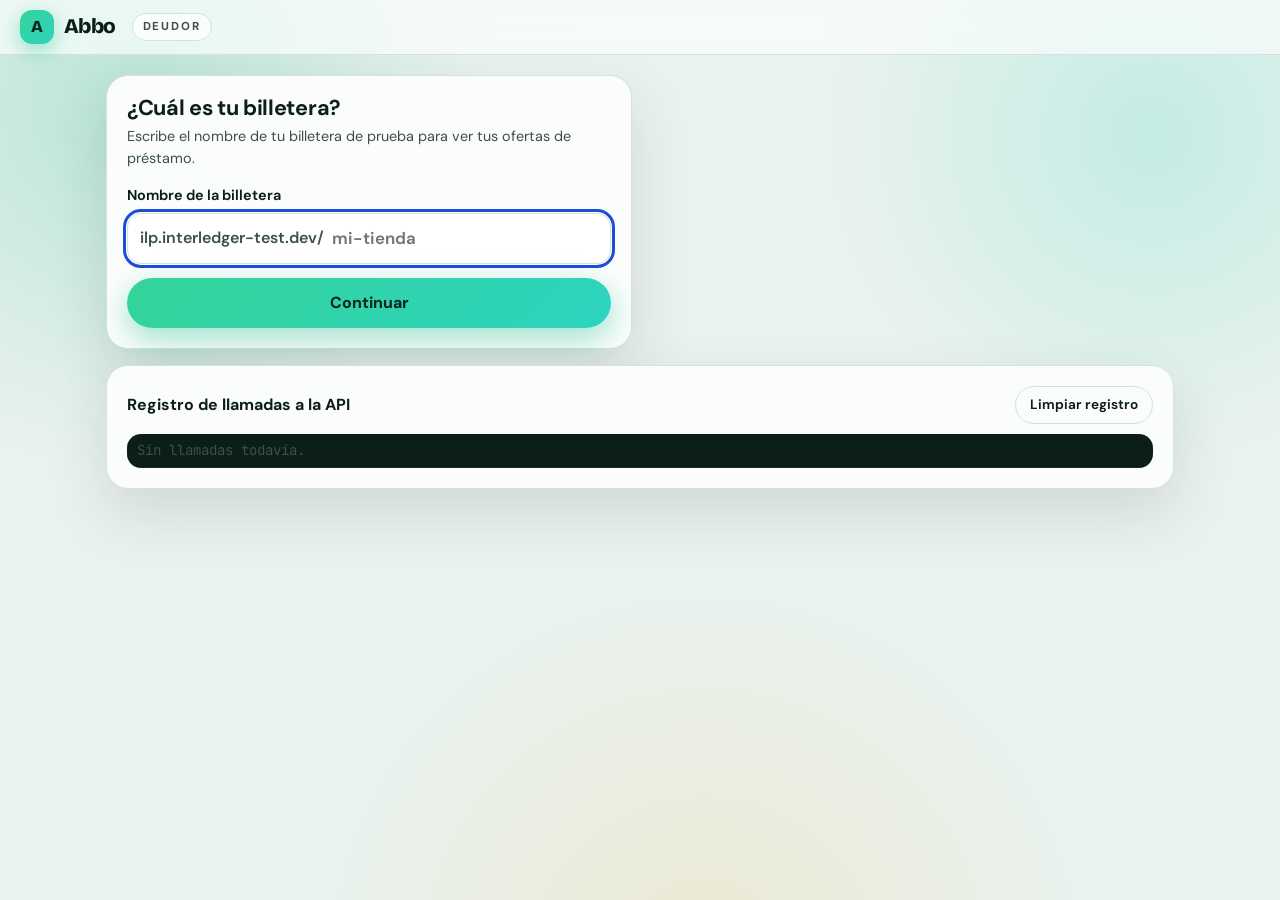
==== demo/deudor.html @ ea2404f5 "Finish backend implementation + some rough UI" ====
<!doctype html>
<html lang="es">
<head>
<meta charset="utf-8">
<meta name="viewport" content="width=device-width, initial-scale=1, viewport-fit=cover">
<title>Abbo · Deudor</title>
<link rel="preconnect" href="https://fonts.googleapis.com">
<link rel="preconnect" href="https://fonts.gstatic.com" crossorigin>
<link rel="stylesheet" href="https://fonts.googleapis.com/css2?family=Bricolage+Grotesque:opsz,wght@12..96,800&family=DM+Sans:opsz,wght@9..40,400..700&family=JetBrains+Mono:wght@400;600&display=swap">
<style>
  :root {
    --font-brand: "Bricolage Grotesque", "DM Sans", system-ui, sans-serif;
    --font-ui: "DM Sans", system-ui, -apple-system, "Segoe UI", Roboto, sans-serif;
    --font-mono: "JetBrains Mono", ui-monospace, SFMono-Regular, Menlo, monospace;
    --bg: #EAF2EE;
    --blob-1: rgba(16,185,129,.22); --blob-2: rgba(45,212,191,.20); --blob-3: rgba(245,184,61,.16);
    --glass: rgba(251,253,252,.72); --glass-2: #FBFDFC; --glass-3: #FFFFFF; --glass-border: #D3E2DA;
    --text: #0B1F16; --body: #24382F; --muted: #3C5047; --brand-text: #046C4E;
    --btn-bg: linear-gradient(135deg, #34D399, #2DD4BF); --btn-ink: #03271C;
    --track: rgba(11,31,22,.08); --fill: linear-gradient(90deg, #10B981, #14B8A6);
    --ok: #047857; --warn-ink: #6B4300; --warn-bg: #FFF4DC; --danger: #A61B1B; --danger-bg: #FDE8E8;
    --focus: #1D4ED8; --glow: rgba(16,185,129,.40); --shadow: 0 24px 60px rgba(10,40,28,.12);
    --log-bg: #0B1F16; --log-ink: #CFE6DA; --log-dim: #7FA393;
    --blur: blur(24px) saturate(150%);
    color-scheme: light;
  }
  @media (prefers-color-scheme: dark) {
    :root:not([data-theme="light"]) {
      --bg: #06120E;
      --blob-1: rgba(52,211,153,.28); --blob-2: rgba(45,212,191,.20); --blob-3: rgba(245,184,61,.14);
      --glass: rgba(255,255,255,.06); --glass-2: rgba(255,255,255,.08); --glass-3: rgba(255,255,255,.12); --glass-border: rgba(255,255,255,.14);
      --text: #EEF7F2; --body: #BFD8CD; --muted: #A9C5B9; --brand-text: #6EE7B7;
      --track: rgba(255,255,255,.10);
      --ok: #6EE7B7; --warn-ink: #FCD34D; --warn-bg: rgba(245,184,61,.12); --danger: #FCA5A5; --danger-bg: rgba(252,165,165,.12);
      --focus: #93C5FD; --glow: rgba(52,211,153,.5); --shadow: 0 24px 70px rgba(0,0,0,.5);
      --log-bg: rgba(0,0,0,.35); --log-ink: #CFE6DA; --log-dim: #7FA393;
      color-scheme: dark;
    }
  }
  :root[data-theme="dark"] {
    --bg: #06120E;
    --blob-1: rgba(52,211,153,.28); --blob-2: rgba(45,212,191,.20); --blob-3: rgba(245,184,61,.14);
    --glass: rgba(255,255,255,.06); --glass-2: rgba(255,255,255,.08); --glass-3: rgba(255,255,255,.12); --glass-border: rgba(255,255,255,.14);
    --text: #EEF7F2; --body: #BFD8CD; --muted: #A9C5B9; --brand-text: #6EE7B7;
    --track: rgba(255,255,255,.10);
    --ok: #6EE7B7; --warn-ink: #FCD34D; --warn-bg: rgba(245,184,61,.12); --danger: #FCA5A5; --danger-bg: rgba(252,165,165,.12);
    --focus: #93C5FD; --glow: rgba(52,211,153,.5); --shadow: 0 24px 70px rgba(0,0,0,.5);
    --log-bg: rgba(0,0,0,.35); --log-ink: #CFE6DA; --log-dim: #7FA393;
    color-scheme: dark;
  }
  *, *::before, *::after { box-sizing: border-box; }
  body {
    margin: 0; min-height: 100dvh; color: var(--text); background-color: var(--bg);
    background-image:
      radial-gradient(40vw 40vw at 10% 12%, var(--blob-1), transparent 70%),
      radial-gradient(36vw 36vw at 90% 15%, var(--blob-2), transparent 70%),
      radial-gradient(42vw 42vw at 55% 108%, var(--blob-3), transparent 70%);
    background-attachment: fixed;
    font: 16px/1.5 var(--font-ui); -webkit-font-smoothing: antialiased;
  }
  :focus-visible { outline: 3px solid var(--focus); outline-offset: 3px; }
  .num, .kv dd, .big, .log td { font-variant-numeric: tabular-nums; }

  .topbar { position: sticky; top: 0; z-index: 5; display: flex; flex-wrap: wrap; align-items: center; gap: 10px 16px; padding: 10px 20px; background: var(--glass); backdrop-filter: var(--blur); -webkit-backdrop-filter: var(--blur); border-bottom: 1px solid var(--glass-border); }
  .logo { display: flex; align-items: center; gap: 10px; font-family: var(--font-brand); font-weight: 800; font-size: 1.3rem; letter-spacing: -.03em; }
  .logo .mark { width: 34px; height: 34px; border-radius: 12px; background: var(--btn-bg); display: grid; place-items: center; color: var(--btn-ink); font-size: 1.05rem; box-shadow: 0 6px 20px var(--glow); }
  .role { font-weight: 700; font-size: .72rem; letter-spacing: .16em; text-transform: uppercase; color: var(--muted); padding: 4px 10px; border-radius: 999px; border: 1px solid var(--glass-border); background: var(--glass-2); }
  .spacer { flex: 1; }
  .wallet { font-family: var(--font-mono); font-size: .75rem; color: var(--muted); overflow-wrap: anywhere; }

  main { max-width: 1100px; margin: 0 auto; padding-inline: 16px; padding-block: 20px 40px; display: grid; gap: 16px; grid-template-columns: repeat(auto-fit, minmax(min(100%, 420px), 1fr)); align-items: start; }
  .card { background: var(--glass-2); border: 1px solid var(--glass-border); border-radius: 22px; padding: 20px; box-shadow: var(--shadow); min-width: 0; }
  .card.full { grid-column: 1 / -1; }
  h1 { font-size: 1.35rem; line-height: 1.2; letter-spacing: -.015em; margin: 0 0 4px; text-wrap: balance; }
  h2 { font-size: 1rem; margin: 0 0 10px; }
  .sub { color: var(--muted); font-size: .9rem; margin: 0 0 16px; }

  .field { display: grid; gap: 6px; margin-bottom: 14px; }
  .field label { font-weight: 650; font-size: .9rem; }
  .field .hint { color: var(--muted); font-size: .8rem; }
  .input-wrap { display: flex; align-items: center; border: 1px solid var(--glass-border); border-radius: 14px; background: var(--glass-3); padding: 0 12px; }
  .input-wrap:focus-within { outline: 3px solid var(--focus); outline-offset: 1px; }
  .input-wrap span { color: var(--muted); font-weight: 600; }
  .input-wrap input { flex: 1; min-width: 0; border: 0; background: transparent; color: var(--text); font: inherit; font-size: 1.05rem; font-weight: 650; padding: 12px 8px; outline: none; }

  .total { border-radius: 18px; padding: 14px 16px; margin: 6px 0 16px; background: linear-gradient(135deg, rgba(52,211,153,.22), rgba(45,212,191,.10)); }
  .total .label { font-size: .8rem; font-weight: 700; letter-spacing: .08em; text-transform: uppercase; color: var(--brand-text); }
  .big { font-size: 1.9rem; font-weight: 800; letter-spacing: -.02em; line-height: 1.15; }
  .total .detail { color: var(--body); font-size: .85rem; }

  .btn { width: 100%; min-height: 50px; border: 0; border-radius: 999px; background: var(--btn-bg); color: var(--btn-ink); font: inherit; font-weight: 750; font-size: 1rem; cursor: pointer; box-shadow: 0 10px 30px var(--glow); }
  .btn.ghost { background: var(--glass-2); color: var(--text); border: 1px solid var(--glass-border); box-shadow: none; font-weight: 650; }
  .btn.small { width: auto; min-height: 38px; padding: 0 14px; font-size: .85rem; }
  .btn[disabled] { opacity: .45; cursor: not-allowed; box-shadow: none; }
  .row { display: flex; gap: 10px; flex-wrap: wrap; }
  .row .btn { flex: 1; }

  .notice { border-radius: 14px; padding: 12px 14px; font-size: .9rem; margin: 0 0 14px; }
  .notice.info { background: var(--warn-bg); color: var(--warn-ink); }
  .notice.error { background: var(--danger-bg); color: var(--danger); }
  .notice.ok { background: linear-gradient(135deg, rgba(52,211,153,.22), rgba(45,212,191,.10)); color: var(--ok); }

  .steps { list-style: none; margin: 0; padding: 0; display: grid; gap: 2px; }
  .steps li { display: grid; grid-template-columns: 28px 1fr; gap: 10px; padding: 8px 0; }
  .steps .dot { width: 28px; height: 28px; border-radius: 50%; display: grid; place-items: center; font-size: .8rem; font-weight: 800; border: 2px solid var(--glass-border); color: var(--muted); background: var(--glass-3); }
  .steps li.done .dot { background: var(--btn-bg); color: var(--btn-ink); border-color: transparent; }
  .steps li.current .dot { border-color: #10B981; color: var(--brand-text); }
  .steps li.failed .dot { background: var(--danger-bg); color: var(--danger); border-color: var(--danger); }
  .steps .t { font-weight: 700; }
  .steps .d { color: var(--muted); font-size: .85rem; }
  .steps li.failed .t { color: var(--danger); }

  .kv { display: flex; justify-content: space-between; gap: 12px; padding: 8px 0; border-bottom: 1px solid var(--glass-border); font-size: .92rem; }
  .kv:last-child { border-bottom: 0; }
  .kv dt { color: var(--muted); }
  .kv dd { margin: 0; font-weight: 750; text-align: right; }
  dl { margin: 0; }
  .bar { height: 12px; border-radius: 999px; background: var(--track); border: 1px solid var(--glass-border); overflow: hidden; margin: 8px 0 4px; }
  .bar > span { display: block; height: 100%; background: var(--fill); border-radius: 999px; transition: width .6s ease; }
  .collections { list-style: none; margin: 8px 0 0; padding: 0; display: grid; gap: 6px; max-height: 260px; overflow-y: auto; }
  .collections li { display: flex; justify-content: space-between; gap: 10px; padding: 10px 12px; border-radius: 12px; background: var(--glass-3); border: 1px solid var(--glass-border); font-size: .88rem; }
  .collections .amt { font-weight: 750; color: var(--ok); }
  .empty { color: var(--muted); font-size: .88rem; }
  .poll { font-size: .8rem; color: var(--muted); margin-top: 10px; }

  .log-head { display: flex; align-items: center; gap: 10px; margin-bottom: 10px; }
  .log-head h2 { margin: 0; }
  .log-wrap { overflow-x: auto; border-radius: 14px; background: var(--log-bg); max-height: 320px; overflow-y: auto; }
  table.log { width: 100%; border-collapse: collapse; font-family: var(--font-mono); font-size: .74rem; color: var(--log-ink); }
  .log td { padding: 6px 10px; border-bottom: 1px solid rgba(255,255,255,.06); vertical-align: top; }
  .log td.time { color: var(--log-dim); white-space: nowrap; }
  .log td.ep { white-space: nowrap; }
  .log td.code.ok { color: #6EE7B7; }
  .log td.code.bad { color: #FCA5A5; }
  .log td.sum { word-break: break-all; min-width: 260px; }
  [hidden] { display: none !important; }
  @media (prefers-reduced-motion: reduce) { .bar > span { transition: none; } }

  .terms { display: grid; gap: 4px; margin-bottom: 16px; }
  .week { border-radius: 18px; padding: 14px 16px; margin: 6px 0 16px; background: linear-gradient(135deg, rgba(52,211,153,.22), rgba(45,212,191,.10)); }
  .week .label { font-size: .8rem; font-weight: 700; letter-spacing: .08em; text-transform: uppercase; color: var(--brand-text); }
  .waiting { text-align: center; padding: 28px 8px; color: var(--muted); }
  .waiting .big { color: var(--text); font-size: 1.2rem; }
  .collections .amt.out { color: var(--text); }
</style>
</head>
<body>
<header class="topbar">
  <div class="logo"><span class="mark" aria-hidden="true">A</span>Abbo</div>
  <span class="role">Deudor</span>
  <span class="wallet" id="walletLabel"></span>
  <span class="spacer"></span>
  <button class="btn ghost small" id="changeWallet" type="button" hidden>Cambiar billetera</button>
</header>

<main>
  <section class="card" id="startCard" aria-labelledby="startTitle" hidden>
    <h1 id="startTitle">¿Cuál es tu billetera?</h1>
    <p class="sub">Escribe el nombre de tu billetera de prueba para ver tus ofertas de préstamo.</p>
    <form id="walletForm" novalidate>
      <div class="field">
        <label for="walletName">Nombre de la billetera</label>
        <div class="input-wrap"><span>ilp.interledger-test.dev/</span><input id="walletName" type="text" autocomplete="off" autocapitalize="none" spellcheck="false" placeholder="mi-tienda" required></div>
      </div>
      <div class="notice error" id="walletError" hidden></div>
      <button class="btn" type="submit">Continuar</button>
    </form>
  </section>

  <section class="card" id="offerCard" aria-labelledby="offerTitle">
    <h1 id="offerTitle">Oferta de préstamo</h1>
    <div class="notice error" id="fileWarning" hidden>Abre esta página desde el servidor (por ejemplo <code>http://localhost:8000/demo/deudor.html</code>). Abierta como archivo no puede llamar a la API.</div>

    <div class="waiting" id="waiting">
      <div class="big">Esperando condiciones</div>
      <p>Cuando el prestador envíe un préstamo, aparecerá aquí.</p>
    </div>

    <div id="offer" hidden>
      <p class="sub">Revisa las condiciones antes de responder.</p>
      <dl class="terms">
        <div class="kv"><dt>Monto que recibes</dt><dd id="tPrincipal"></dd></div>
        <div class="kv"><dt>Tasa de interés</dt><dd id="tRate"></dd></div>
        <div class="kv"><dt>Total a pagar</dt><dd id="tTotal"></dd></div>
        <div class="kv"><dt>Porcentaje de cada venta</dt><dd id="tSale"></dd></div>
        <div class="kv"><dt>Plazo</dt><dd id="tTerm"></dd></div>
      </dl>
      <div class="notice info" id="offerHint">Si apruebas, tu billetera te pedirá autorizar dos permisos: cobrar como máximo el total a pagar y leer tus ventas.</div>
      <div class="notice error" id="offerError" hidden></div>
      <div class="row" id="offerActions">
        <button class="btn ghost" id="rejectBtn" type="button">Rechazar</button>
        <button class="btn" id="approveBtn" type="button">Aprobar</button>
      </div>
      <div class="notice" id="offerResult" hidden></div>
    </div>
  </section>

  <section class="card" id="statusCard" aria-labelledby="statusTitle">
    <h1 id="statusTitle">Estado de tu préstamo</h1>
    <p class="sub" id="loanIdLabel">Sin préstamo todavía.</p>
    <dl>
      <div class="kv"><dt>Permiso de cobro</dt><dd id="sGrant">—</dd></div>
      <div class="kv"><dt>Desembolso recibido</dt><dd id="sDisbursed">—</dd></div>
      <div class="kv"><dt>Saldo pendiente</dt><dd id="sBalance">—</dd></div>
    </dl>
    <div class="week" id="weekBox" hidden>
      <div class="label">Cobrado esta semana</div>
      <div class="big num" id="sWeek">—</div>
      <div class="sub" id="sWeekDetail"></div>
    </div>
    <div id="collectionsBox" hidden>
      <h2>Cobros realizados</h2>
      <ul class="collections" id="collections"></ul>
      <div class="poll" id="pollLabel" aria-live="polite"></div>
    </div>
  </section>

  <section class="card full" aria-labelledby="logTitle">
    <div class="log-head">
      <h2 id="logTitle">Registro de llamadas a la API</h2>
      <span class="spacer"></span>
      <button class="btn ghost small" id="clearLog" type="button">Limpiar registro</button>
    </div>
    <div class="log-wrap">
      <table class="log">
        <tbody id="logBody"><tr><td class="empty">Sin llamadas todavía.</td></tr></tbody>
      </table>
    </div>
  </section>
</main>

<script>
// ---------- Configuración ----------
const API_BASE = '';  // misma URL que esta página (FastAPI sirve /demo). Cámbiala si la API vive en otro sitio.
const WALLET_BASE = 'https://ilp.interledger-test.dev/';
// Acepta el nombre o la dirección completa pegada: «tienda» o «https://ilp.interledger-test.dev/tienda»
const walletName = (text) => text.trim().replace(/^https?:\/\/ilp\.interledger-test\.dev\//i, '').replace(/\/+$/, '');
const VALID_WALLET_NAME = /^[a-z0-9][a-z0-9._-]*$/i;
const WALLET_KEY = 'abbo:deudor:wallet';  // solo recuerda la billetera en este navegador
const LOG_KEY = 'abbo:log:deudor';
const POLL_MS = 3000;          // esperando ofertas
const POLL_LOAN_MS = 10000;    // préstamo desembolsado
const ASSET_SCALE = 2;         // COP en las billeteras de prueba
const MINUTES_PER_DAY = 1440;

const $ = (s) => document.querySelector(s);
const money = (minor) => new Intl.NumberFormat('es-CO', { style: 'currency', currency: 'COP', maximumFractionDigits: 2 })
  .format(Number(minor) / 10 ** ASSET_SCALE);
const when = (iso) => new Date(iso).toLocaleString('es-CO', { dateStyle: 'medium', timeStyle: 'short' });

// ---------- Estado (del servidor) ----------
const UI_STATUS = {
  offered: 'enviado', rejected: 'rechazado', waiting_approval: 'esperando_permiso', grant_rejected: 'permiso_rechazado',
  active: 'permiso_aprobado', disbursing: 'desembolsando', disburse_rejected: 'desembolso_rechazado',
  disbursed: 'desembolsado', paid_off: 'pagado',
};
function fromLoan(loan) {
  const principalMinor = Number(loan.principal), totalMinor = Number(loan.debt);
  return {
    loanId: loan.loan_id, loan, status: UI_STATUS[loan.status],
    terms: {
      principalMinor, totalMinor, salePct: loan.repayment_rate_percent,
      ratePct: Math.round((totalMinor / principalMinor - 1) * 1000) / 10,
      termDays: loan.term_minutes / MINUTES_PER_DAY,
    },
  };
}
let borrowerWallet = null;  // la elige el deudor al entrar
let state = null;   // el préstamo más reciente de este deudor, según el servidor
let busy = '';      // mensaje mientras esta página espera una respuesta

// ---------- Registro de llamadas ----------
function readLog() { try { return JSON.parse(localStorage.getItem(LOG_KEY)) || []; } catch (e) { return []; } }
function addLog(entry) {
  const log = [entry, ...readLog()].slice(0, 80);
  try { localStorage.setItem(LOG_KEY, JSON.stringify(log)); } catch (e) {}
  renderLog();
}
function summarize(data) {
  if (data == null) return '(sin cuerpo)';
  const text = typeof data === 'string' ? data : JSON.stringify(data);
  return text.length > 260 ? text.slice(0, 260) + '…' : text;
}
// shouldLog: las consultas periódicas solo se registran cuando algo cambió
async function api(method, path, body, shouldLog = () => true) {
  const started = new Date();
  let res, data;
  try {
    res = await fetch(API_BASE + path, {
      method,
      headers: { 'Content-Type': 'application/json', 'ngrok-skip-browser-warning': '1' },
      body: body ? JSON.stringify(body) : undefined,
    });
    data = await res.json().catch(() => null);
  } catch (err) {
    addLog({ at: started.toISOString(), ep: `${method} ${path}`, code: 'RED', ok: false, sum: String(err) });
    throw new Error('No se pudo conectar con la API.');
  }
  if (!res.ok || shouldLog(data)) addLog({ at: started.toISOString(), ep: `${method} ${path}`, code: res.status, ok: res.ok, sum: summarize(data) });
  if (!res.ok) throw new Error(typeof data?.detail === 'string' ? data.detail : `Error ${res.status}`);
  return data;
}

// ---------- Flujo ----------
let offerError = '';

async function approve() {
  if (state?.status !== 'enviado') return;
  offerError = '';
  busy = 'Creando el préstamo…';
  render();
  try {
    const r = await api('POST', `/loans/${encodeURIComponent(state.loanId)}/accept`, {
      borrower_return_url: location.origin + location.pathname,
    });
    busy = 'Redirigiendo a tu billetera para autorizar los permisos…';
    render();
    location.href = r.approve_url;  // la billetera vuelve a esta página con el resultado
  } catch (err) {
    busy = '';
    offerError = `No se pudo crear el préstamo: ${err.message}`;
    render();
  }
}

async function reject() {
  if (state?.status !== 'enviado') return;
  try { state = fromLoan(await api('POST', `/loans/${encodeURIComponent(state.loanId)}/reject`)); }
  catch (err) { offerError = `No se pudo rechazar: ${err.message}`; }
  render();
}

// Solo lectura: el prestador es quien cobra (sync-sales); aquí solo se consulta el préstamo
let pollTimer = null;
async function poll() {
  const wallet = borrowerWallet;
  if (!wallet) return;
  const prev = state?.loan;
  try {
    const mine = await api('GET', `/loans?borrower_wallet=${encodeURIComponent(wallet)}`, null, (list) => {
      const l = list.at(-1);
      return l?.loan_id !== prev?.loan_id || l?.status !== prev?.status || l?.balance !== prev?.balance;
    });
    if (wallet !== borrowerWallet) return;  // cambió de billetera mientras esperaba la respuesta
    const latest = mine.at(-1);
    if (latest?.loan_id !== prev?.loan_id) offerError = '';
    state = latest ? fromLoan(latest) : null;
    $('#pollLabel').textContent = `Actualizado a las ${new Date().toLocaleTimeString('es-CO')}`;
  } catch (err) {
    $('#pollLabel').textContent = `No se pudo actualizar: ${err.message}`;
  }
  render();
  pollTimer = setTimeout(poll, state?.status === 'desembolsado' ? POLL_LOAN_MS : POLL_MS);
}

// Vuelta desde la billetera del deudor: el estado ya lo tiene el servidor, solo se limpia la URL
function handleReturn() {
  if (new URLSearchParams(location.search).get('event')) history.replaceState(null, '', location.pathname);
}

// ---------- Billetera ----------
function setWallet(name) {
  borrowerWallet = name ? WALLET_BASE + name : null;
  try { name ? localStorage.setItem(WALLET_KEY, name) : localStorage.removeItem(WALLET_KEY); } catch (e) {}
  clearTimeout(pollTimer); pollTimer = null;
  state = null; offerError = ''; busy = '';
  $('#walletLabel').textContent = borrowerWallet || '';
  $('#changeWallet').hidden = !name;
  $('#startCard').hidden = !!name;
  $('#offerCard').hidden = !name;
  $('#statusCard').hidden = !name;
  render();
  if (name) poll();
  else $('#walletName').focus();
}
function savedWallet() {
  // ?wallet=nombre en la URL tiene prioridad (útil para compartir el enlace del deudor)
  const fromUrl = new URLSearchParams(location.search).get('wallet');
  if (fromUrl) return walletName(fromUrl);
  try { return localStorage.getItem(WALLET_KEY); } catch (e) { return null; }
}

// ---------- Pintar ----------
function weekStart() {
  const d = new Date();
  d.setHours(0, 0, 0, 0);
  d.setDate(d.getDate() - ((d.getDay() + 6) % 7));  // lunes
  return d;
}
function render() {
  const s = state;
  const hasOffer = !!s;
  $('#waiting').hidden = hasOffer;
  $('#offer').hidden = !hasOffer;
  if (!hasOffer) {
    $('#loanIdLabel').textContent = 'Sin préstamo todavía.';
    for (const id of ['sGrant', 'sDisbursed', 'sBalance']) $('#' + id).textContent = '—';
    $('#weekBox').hidden = true; $('#collectionsBox').hidden = true;
    return;
  }
  const t = s.terms;
  $('#tPrincipal').textContent = money(t.principalMinor);
  $('#tRate').textContent = t.ratePct + ' %';
  $('#tTotal').textContent = money(t.totalMinor);
  $('#tSale').textContent = t.salePct + ' %';
  $('#tTerm').textContent = t.termDays + (t.termDays === 1 ? ' día' : ' días');

  const pending = s.status === 'enviado' && !busy;
  $('#offerActions').hidden = !pending;
  $('#offerHint').hidden = !pending;
  $('#offerError').hidden = !offerError;
  $('#offerError').textContent = offerError;
  const result = $('#offerResult');
  const RESULTS = {
    rechazado: ['error', 'Rechazaste la oferta. Se le avisó al prestador.'],
    esperando_permiso: ['info', 'Autoriza los permisos en tu billetera. Si cerraste esa página, vuelve a aprobar.'],
    permiso_rechazado: ['error', 'No autorizaste los permisos en tu billetera. El préstamo no se desembolsa.'],
    permiso_aprobado: ['ok', 'Aprobaste la oferta y los permisos. Esperando que el prestador envíe el dinero.'],
    desembolsando: ['ok', 'El prestador está autorizando el envío del dinero.'],
    desembolso_rechazado: ['info', 'El prestador todavía no envía el dinero.'],
    desembolsado: ['ok', 'Recibiste el dinero. Cada venta paga una parte del préstamo.'],
    pagado: ['ok', 'Pagaste el préstamo por completo.'],
  };
  const r = busy ? ['info', busy] : RESULTS[s.status];
  result.hidden = !r;
  if (r) { result.className = 'notice ' + r[0]; result.textContent = r[1]; }
  // Si el deudor cerró la billetera sin responder, puede pedir un enlace nuevo
  if (s.status === 'esperando_permiso' && !busy) { $('#offerActions').hidden = false; $('#rejectBtn').hidden = true; }
  else $('#rejectBtn').hidden = false;

  $('#loanIdLabel').textContent = `Préstamo ${s.loanId}`;
  const GRANT = {
    enviado: 'Pendiente', rechazado: 'No aplica', esperando_permiso: 'En tu billetera…',
    permiso_rechazado: 'Rechazado', permiso_aprobado: 'Aprobado', desembolsando: 'Aprobado',
    desembolso_rechazado: 'Aprobado', desembolsado: 'Aprobado', pagado: 'Finalizado',
  };
  const loan = s.loan;
  const cap = loan.weekly_cap ? ` · hasta ${money(loan.weekly_cap)}` : '';
  $('#sGrant').textContent = (GRANT[s.status] || '—') + (['permiso_aprobado', 'desembolsando', 'desembolso_rechazado', 'desembolsado'].includes(s.status) ? cap : '');

  const disbursed = ['desembolsado', 'pagado'].includes(s.status);
  $('#sDisbursed').textContent = disbursed
    ? `${money(loan.principal)}${loan.disbursed_at ? ' · ' + when(loan.disbursed_at) : ''}`
    : 'Todavía no';
  $('#sBalance').textContent = money(loan.balance);

  $('#weekBox').hidden = !disbursed;
  $('#collectionsBox').hidden = !disbursed;
  if (!disbursed) return;
  const reps = loan.repayments || [];
  const since = weekStart();
  const thisWeek = reps.filter((x) => new Date(x.paid_at) >= since);
  $('#sWeek').textContent = money(thisWeek.reduce((sum, x) => sum + Number(x.deduction), 0));
  $('#sWeekDetail').textContent = `${thisWeek.length} ${thisWeek.length === 1 ? 'cobro' : 'cobros'} desde el lunes ${since.toLocaleDateString('es-CO', { day: 'numeric', month: 'long' })}.`;
  const list = $('#collections');
  list.innerHTML = '';
  if (!reps.length) list.innerHTML = '<li class="empty">Aún no hay cobros. Se hacen solos cuando recibes una venta.</li>';
  for (const x of [...reps].reverse()) {
    const li = document.createElement('li');
    li.innerHTML = '<span></span><span class="amt out"></span>';
    li.children[0].textContent = when(x.paid_at);
    li.children[1].textContent = '− ' + money(x.deduction);
    list.appendChild(li);
  }
}
function renderLog() {
  const body = $('#logBody');
  const log = readLog();
  body.innerHTML = '';
  if (!log.length) { body.innerHTML = '<tr><td class="empty">Sin llamadas todavía.</td></tr>'; return; }
  for (const e of log) {
    const tr = document.createElement('tr');
    tr.innerHTML = '<td class="time"></td><td class="ep"></td><td class="code"></td><td class="sum"></td>';
    tr.children[0].textContent = new Date(e.at).toLocaleTimeString('es-CO');
    tr.children[1].textContent = e.ep;
    tr.children[2].textContent = e.code;
    tr.children[2].classList.add(e.ok ? 'ok' : 'bad');
    tr.children[3].textContent = e.sum;
    body.appendChild(tr);
  }
}

// ---------- Eventos ----------
$('#walletForm').addEventListener('submit', (ev) => {
  ev.preventDefault();
  const name = walletName($('#walletName').value);
  const error = VALID_WALLET_NAME.test(name) ? '' : 'Escribe el nombre de tu billetera: letras, números, puntos, guiones o guiones bajos.';
  $('#walletError').hidden = !error;
  $('#walletError').textContent = error;
  if (!error) setWallet(name);
});
$('#changeWallet').addEventListener('click', () => { $('#walletName').value = ''; setWallet(null); });
$('#fileWarning').hidden = location.protocol.startsWith('http');
$('#approveBtn').addEventListener('click', approve);
$('#rejectBtn').addEventListener('click', reject);
$('#clearLog').addEventListener('click', () => { localStorage.removeItem(LOG_KEY); renderLog(); });

renderLog();
const startWallet = savedWallet();
handleReturn();
setWallet(startWallet && VALID_WALLET_NAME.test(startWallet) ? startWallet : null);
</script>
</body>
</html>
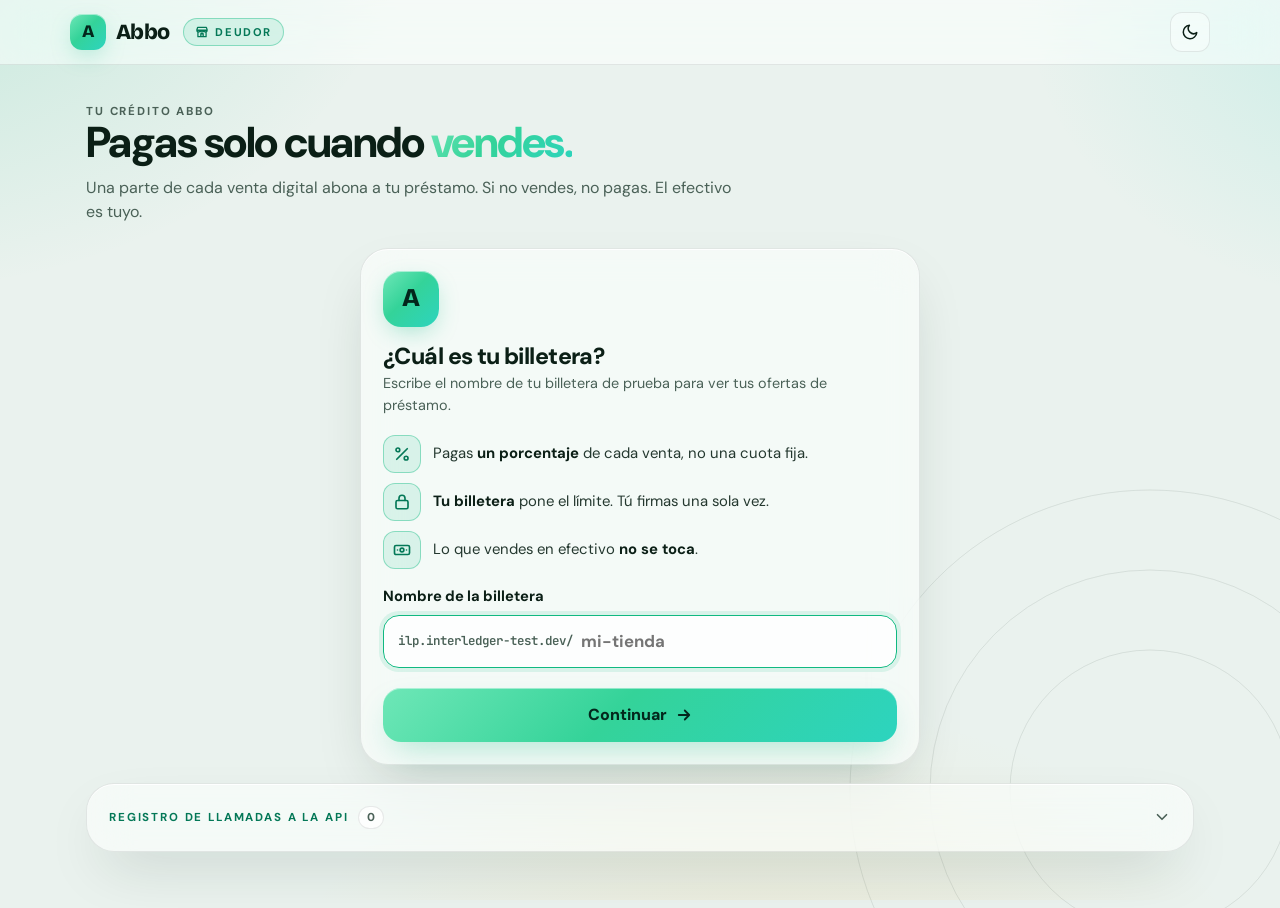
==== commit b67f3e1b: "Improved UI" ====
--- a/demo/deudor.html
+++ b/demo/deudor.html
@@ -3,231 +3,197 @@
 <head>
 <meta charset="utf-8">
 <meta name="viewport" content="width=device-width, initial-scale=1, viewport-fit=cover">
+<meta name="theme-color" content="#06120E">
 <title>Abbo · Deudor</title>
 <link rel="preconnect" href="https://fonts.googleapis.com">
 <link rel="preconnect" href="https://fonts.gstatic.com" crossorigin>
-<link rel="stylesheet" href="https://fonts.googleapis.com/css2?family=Bricolage+Grotesque:opsz,wght@12..96,800&family=DM+Sans:opsz,wght@9..40,400..700&family=JetBrains+Mono:wght@400;600&display=swap">
+<link rel="stylesheet" href="https://fonts.googleapis.com/css2?family=Bricolage+Grotesque:opsz,wght@12..96,800&family=DM+Sans:opsz,wght@9..40,400..800&family=JetBrains+Mono:wght@400;600&display=swap">
+<link rel="stylesheet" href="abbo.css">
+<script src="abbo.js"></script>
 <style>
-  :root {
-    --font-brand: "Bricolage Grotesque", "DM Sans", system-ui, sans-serif;
-    --font-ui: "DM Sans", system-ui, -apple-system, "Segoe UI", Roboto, sans-serif;
-    --font-mono: "JetBrains Mono", ui-monospace, SFMono-Regular, Menlo, monospace;
-    --bg: #EAF2EE;
-    --blob-1: rgba(16,185,129,.22); --blob-2: rgba(45,212,191,.20); --blob-3: rgba(245,184,61,.16);
-    --glass: rgba(251,253,252,.72); --glass-2: #FBFDFC; --glass-3: #FFFFFF; --glass-border: #D3E2DA;
-    --text: #0B1F16; --body: #24382F; --muted: #3C5047; --brand-text: #046C4E;
-    --btn-bg: linear-gradient(135deg, #34D399, #2DD4BF); --btn-ink: #03271C;
-    --track: rgba(11,31,22,.08); --fill: linear-gradient(90deg, #10B981, #14B8A6);
-    --ok: #047857; --warn-ink: #6B4300; --warn-bg: #FFF4DC; --danger: #A61B1B; --danger-bg: #FDE8E8;
-    --focus: #1D4ED8; --glow: rgba(16,185,129,.40); --shadow: 0 24px 60px rgba(10,40,28,.12);
-    --log-bg: #0B1F16; --log-ink: #CFE6DA; --log-dim: #7FA393;
-    --blur: blur(24px) saturate(150%);
-    color-scheme: light;
-  }
-  @media (prefers-color-scheme: dark) {
-    :root:not([data-theme="light"]) {
-      --bg: #06120E;
-      --blob-1: rgba(52,211,153,.28); --blob-2: rgba(45,212,191,.20); --blob-3: rgba(245,184,61,.14);
-      --glass: rgba(255,255,255,.06); --glass-2: rgba(255,255,255,.08); --glass-3: rgba(255,255,255,.12); --glass-border: rgba(255,255,255,.14);
-      --text: #EEF7F2; --body: #BFD8CD; --muted: #A9C5B9; --brand-text: #6EE7B7;
-      --track: rgba(255,255,255,.10);
-      --ok: #6EE7B7; --warn-ink: #FCD34D; --warn-bg: rgba(245,184,61,.12); --danger: #FCA5A5; --danger-bg: rgba(252,165,165,.12);
-      --focus: #93C5FD; --glow: rgba(52,211,153,.5); --shadow: 0 24px 70px rgba(0,0,0,.5);
-      --log-bg: rgba(0,0,0,.35); --log-ink: #CFE6DA; --log-dim: #7FA393;
-      color-scheme: dark;
-    }
-  }
-  :root[data-theme="dark"] {
-    --bg: #06120E;
-    --blob-1: rgba(52,211,153,.28); --blob-2: rgba(45,212,191,.20); --blob-3: rgba(245,184,61,.14);
-    --glass: rgba(255,255,255,.06); --glass-2: rgba(255,255,255,.08); --glass-3: rgba(255,255,255,.12); --glass-border: rgba(255,255,255,.14);
-    --text: #EEF7F2; --body: #BFD8CD; --muted: #A9C5B9; --brand-text: #6EE7B7;
-    --track: rgba(255,255,255,.10);
-    --ok: #6EE7B7; --warn-ink: #FCD34D; --warn-bg: rgba(245,184,61,.12); --danger: #FCA5A5; --danger-bg: rgba(252,165,165,.12);
-    --focus: #93C5FD; --glow: rgba(52,211,153,.5); --shadow: 0 24px 70px rgba(0,0,0,.5);
-    --log-bg: rgba(0,0,0,.35); --log-ink: #CFE6DA; --log-dim: #7FA393;
-    color-scheme: dark;
-  }
-  *, *::before, *::after { box-sizing: border-box; }
-  body {
-    margin: 0; min-height: 100dvh; color: var(--text); background-color: var(--bg);
-    background-image:
-      radial-gradient(40vw 40vw at 10% 12%, var(--blob-1), transparent 70%),
-      radial-gradient(36vw 36vw at 90% 15%, var(--blob-2), transparent 70%),
-      radial-gradient(42vw 42vw at 55% 108%, var(--blob-3), transparent 70%);
-    background-attachment: fixed;
-    font: 16px/1.5 var(--font-ui); -webkit-font-smoothing: antialiased;
-  }
-  :focus-visible { outline: 3px solid var(--focus); outline-offset: 3px; }
-  .num, .kv dd, .big, .log td { font-variant-numeric: tabular-nums; }
-
-  .topbar { position: sticky; top: 0; z-index: 5; display: flex; flex-wrap: wrap; align-items: center; gap: 10px 16px; padding: 10px 20px; background: var(--glass); backdrop-filter: var(--blur); -webkit-backdrop-filter: var(--blur); border-bottom: 1px solid var(--glass-border); }
-  .logo { display: flex; align-items: center; gap: 10px; font-family: var(--font-brand); font-weight: 800; font-size: 1.3rem; letter-spacing: -.03em; }
-  .logo .mark { width: 34px; height: 34px; border-radius: 12px; background: var(--btn-bg); display: grid; place-items: center; color: var(--btn-ink); font-size: 1.05rem; box-shadow: 0 6px 20px var(--glow); }
-  .role { font-weight: 700; font-size: .72rem; letter-spacing: .16em; text-transform: uppercase; color: var(--muted); padding: 4px 10px; border-radius: 999px; border: 1px solid var(--glass-border); background: var(--glass-2); }
-  .spacer { flex: 1; }
-  .wallet { font-family: var(--font-mono); font-size: .75rem; color: var(--muted); overflow-wrap: anywhere; }
-
-  main { max-width: 1100px; margin: 0 auto; padding-inline: 16px; padding-block: 20px 40px; display: grid; gap: 16px; grid-template-columns: repeat(auto-fit, minmax(min(100%, 420px), 1fr)); align-items: start; }
-  .card { background: var(--glass-2); border: 1px solid var(--glass-border); border-radius: 22px; padding: 20px; box-shadow: var(--shadow); min-width: 0; }
-  .card.full { grid-column: 1 / -1; }
-  h1 { font-size: 1.35rem; line-height: 1.2; letter-spacing: -.015em; margin: 0 0 4px; text-wrap: balance; }
-  h2 { font-size: 1rem; margin: 0 0 10px; }
-  .sub { color: var(--muted); font-size: .9rem; margin: 0 0 16px; }
-
-  .field { display: grid; gap: 6px; margin-bottom: 14px; }
-  .field label { font-weight: 650; font-size: .9rem; }
-  .field .hint { color: var(--muted); font-size: .8rem; }
-  .input-wrap { display: flex; align-items: center; border: 1px solid var(--glass-border); border-radius: 14px; background: var(--glass-3); padding: 0 12px; }
-  .input-wrap:focus-within { outline: 3px solid var(--focus); outline-offset: 1px; }
-  .input-wrap span { color: var(--muted); font-weight: 600; }
-  .input-wrap input { flex: 1; min-width: 0; border: 0; background: transparent; color: var(--text); font: inherit; font-size: 1.05rem; font-weight: 650; padding: 12px 8px; outline: none; }
-
-  .total { border-radius: 18px; padding: 14px 16px; margin: 6px 0 16px; background: linear-gradient(135deg, rgba(52,211,153,.22), rgba(45,212,191,.10)); }
-  .total .label { font-size: .8rem; font-weight: 700; letter-spacing: .08em; text-transform: uppercase; color: var(--brand-text); }
-  .big { font-size: 1.9rem; font-weight: 800; letter-spacing: -.02em; line-height: 1.15; }
-  .total .detail { color: var(--body); font-size: .85rem; }
-
-  .btn { width: 100%; min-height: 50px; border: 0; border-radius: 999px; background: var(--btn-bg); color: var(--btn-ink); font: inherit; font-weight: 750; font-size: 1rem; cursor: pointer; box-shadow: 0 10px 30px var(--glow); }
-  .btn.ghost { background: var(--glass-2); color: var(--text); border: 1px solid var(--glass-border); box-shadow: none; font-weight: 650; }
-  .btn.small { width: auto; min-height: 38px; padding: 0 14px; font-size: .85rem; }
-  .btn[disabled] { opacity: .45; cursor: not-allowed; box-shadow: none; }
-  .row { display: flex; gap: 10px; flex-wrap: wrap; }
-  .row .btn { flex: 1; }
-
-  .notice { border-radius: 14px; padding: 12px 14px; font-size: .9rem; margin: 0 0 14px; }
-  .notice.info { background: var(--warn-bg); color: var(--warn-ink); }
-  .notice.error { background: var(--danger-bg); color: var(--danger); }
-  .notice.ok { background: linear-gradient(135deg, rgba(52,211,153,.22), rgba(45,212,191,.10)); color: var(--ok); }
-
-  .steps { list-style: none; margin: 0; padding: 0; display: grid; gap: 2px; }
-  .steps li { display: grid; grid-template-columns: 28px 1fr; gap: 10px; padding: 8px 0; }
-  .steps .dot { width: 28px; height: 28px; border-radius: 50%; display: grid; place-items: center; font-size: .8rem; font-weight: 800; border: 2px solid var(--glass-border); color: var(--muted); background: var(--glass-3); }
-  .steps li.done .dot { background: var(--btn-bg); color: var(--btn-ink); border-color: transparent; }
-  .steps li.current .dot { border-color: #10B981; color: var(--brand-text); }
-  .steps li.failed .dot { background: var(--danger-bg); color: var(--danger); border-color: var(--danger); }
-  .steps .t { font-weight: 700; }
-  .steps .d { color: var(--muted); font-size: .85rem; }
-  .steps li.failed .t { color: var(--danger); }
-
-  .kv { display: flex; justify-content: space-between; gap: 12px; padding: 8px 0; border-bottom: 1px solid var(--glass-border); font-size: .92rem; }
-  .kv:last-child { border-bottom: 0; }
-  .kv dt { color: var(--muted); }
-  .kv dd { margin: 0; font-weight: 750; text-align: right; }
-  dl { margin: 0; }
-  .bar { height: 12px; border-radius: 999px; background: var(--track); border: 1px solid var(--glass-border); overflow: hidden; margin: 8px 0 4px; }
-  .bar > span { display: block; height: 100%; background: var(--fill); border-radius: 999px; transition: width .6s ease; }
-  .collections { list-style: none; margin: 8px 0 0; padding: 0; display: grid; gap: 6px; max-height: 260px; overflow-y: auto; }
-  .collections li { display: flex; justify-content: space-between; gap: 10px; padding: 10px 12px; border-radius: 12px; background: var(--glass-3); border: 1px solid var(--glass-border); font-size: .88rem; }
-  .collections .amt { font-weight: 750; color: var(--ok); }
-  .empty { color: var(--muted); font-size: .88rem; }
-  .poll { font-size: .8rem; color: var(--muted); margin-top: 10px; }
-
-  .log-head { display: flex; align-items: center; gap: 10px; margin-bottom: 10px; }
-  .log-head h2 { margin: 0; }
-  .log-wrap { overflow-x: auto; border-radius: 14px; background: var(--log-bg); max-height: 320px; overflow-y: auto; }
-  table.log { width: 100%; border-collapse: collapse; font-family: var(--font-mono); font-size: .74rem; color: var(--log-ink); }
-  .log td { padding: 6px 10px; border-bottom: 1px solid rgba(255,255,255,.06); vertical-align: top; }
-  .log td.time { color: var(--log-dim); white-space: nowrap; }
-  .log td.ep { white-space: nowrap; }
-  .log td.code.ok { color: #6EE7B7; }
-  .log td.code.bad { color: #FCA5A5; }
-  .log td.sum { word-break: break-all; min-width: 260px; }
-  [hidden] { display: none !important; }
-  @media (prefers-reduced-motion: reduce) { .bar > span { transition: none; } }
-
-  .terms { display: grid; gap: 4px; margin-bottom: 16px; }
-  .week { border-radius: 18px; padding: 14px 16px; margin: 6px 0 16px; background: linear-gradient(135deg, rgba(52,211,153,.22), rgba(45,212,191,.10)); }
-  .week .label { font-size: .8rem; font-weight: 700; letter-spacing: .08em; text-transform: uppercase; color: var(--brand-text); }
-  .waiting { text-align: center; padding: 28px 8px; color: var(--muted); }
-  .waiting .big { color: var(--text); font-size: 1.2rem; }
-  .collections .amt.out { color: var(--text); }
+  .start { max-width: 560px; justify-self: center; width: 100%; grid-column: 1 / -1; }
+  .start .mark { width: 56px; height: 56px; border-radius: 18px; font-size: 1.6rem; margin-bottom: 16px; }
+  .waiting { text-align: center; padding: 20px 8px 12px; color: var(--muted); }
+  .waiting b { display: block; color: var(--text); font-size: 1.2rem; font-weight: 800; letter-spacing: -.02em; margin-top: 6px; }
+  .radar { width: 150px; height: 150px; display: block; margin: 0 auto 6px; }
+  .radar circle { fill: none; stroke: var(--line-strong); stroke-width: 1.5; }
+  .radar .pulse { stroke: var(--emerald); stroke-width: 2; transform-box: fill-box; transform-origin: center; animation: radar 2.6s ease-out infinite; }
+  .radar .pulse.two { animation-delay: 1.3s; }
+  .radar rect { fill: url(#ringGrad); }
+  .radar text { fill: #03271C; font: 800 22px var(--font-brand); }
+  @keyframes radar { from { transform: scale(.35); opacity: .9; } to { transform: scale(1); opacity: 0; } }
+  .offer-total { display: flex; justify-content: space-between; align-items: baseline; gap: 10px; margin-top: 10px; padding-top: 10px; border-top: 1px dashed var(--ok-line); font-size: .9rem; color: var(--body); }
+  .offer-total b { font-size: 1.05rem; color: var(--text); }
+  .sim { border-radius: 20px; padding: 16px; margin: 0 0 16px; background: var(--glass-soft); border: 1px solid var(--line); }
+  .sim .field { margin-bottom: 10px; }
+  .sim .hint b { color: var(--text); }
 </style>
 </head>
 <body>
+<svg class="deco" viewBox="0 0 620 620" aria-hidden="true">
+  <defs>
+    <linearGradient id="decoGrad" x1="0" y1="0" x2="1" y2="1"><stop offset="0" stop-color="#6EE7B7"/><stop offset="1" stop-color="#2DD4BF"/></linearGradient>
+    <linearGradient id="ringGrad" x1="0" y1="0" x2="1" y2="1"><stop offset="0" stop-color="#6EE7B7"/><stop offset="1" stop-color="#14B8A6"/></linearGradient>
+  </defs>
+  <circle cx="310" cy="310" r="300"/><circle cx="310" cy="310" r="220"/><circle cx="310" cy="310" r="140"/>
+  <circle class="arc" cx="310" cy="310" r="220" stroke-dasharray="360 1100"/>
+</svg>
+
 <header class="topbar">
   <div class="logo"><span class="mark" aria-hidden="true">A</span>Abbo</div>
-  <span class="role">Deudor</span>
-  <span class="wallet" id="walletLabel"></span>
+  <span class="role"><svg viewBox="0 0 24 24" fill="none" stroke="currentColor" stroke-width="2.2" stroke-linecap="round" stroke-linejoin="round" aria-hidden="true"><path d="M3 9l1.5-5h15L21 9M3 9h18M3 9a3 3 0 0 0 6 0 3 3 0 0 0 6 0 3 3 0 0 0 6 0M5 12v8h14v-8M10 20v-5h4v5"/></svg>Deudor</span>
+  <span class="wallet" id="walletLabel" title="Tu billetera"></span>
   <span class="spacer"></span>
+  <button class="icon-btn" id="themeBtn" type="button"></button>
   <button class="btn ghost small" id="changeWallet" type="button" hidden>Cambiar billetera</button>
 </header>
 
-<main>
-  <section class="card" id="startCard" aria-labelledby="startTitle" hidden>
-    <h1 id="startTitle">¿Cuál es tu billetera?</h1>
-    <p class="sub">Escribe el nombre de tu billetera de prueba para ver tus ofertas de préstamo.</p>
-    <form id="walletForm" novalidate>
-      <div class="field">
-        <label for="walletName">Nombre de la billetera</label>
-        <div class="input-wrap"><span>ilp.interledger-test.dev/</span><input id="walletName" type="text" autocomplete="off" autocapitalize="none" spellcheck="false" placeholder="mi-tienda" required></div>
-      </div>
-      <div class="notice error" id="walletError" hidden></div>
-      <button class="btn" type="submit">Continuar</button>
-    </form>
-  </section>
-
-  <section class="card" id="offerCard" aria-labelledby="offerTitle">
-    <h1 id="offerTitle">Oferta de préstamo</h1>
-    <div class="notice error" id="fileWarning" hidden>Abre esta página desde el servidor (por ejemplo <code>http://localhost:8000/demo/deudor.html</code>). Abierta como archivo no puede llamar a la API.</div>
-
-    <div class="waiting" id="waiting">
-      <div class="big">Esperando condiciones</div>
-      <p>Cuando el prestador envíe un préstamo, aparecerá aquí.</p>
-    </div>
-
-    <div id="offer" hidden>
-      <p class="sub">Revisa las condiciones antes de responder.</p>
-      <dl class="terms">
-        <div class="kv"><dt>Monto que recibes</dt><dd id="tPrincipal"></dd></div>
-        <div class="kv"><dt>Tasa de interés</dt><dd id="tRate"></dd></div>
-        <div class="kv"><dt>Total a pagar</dt><dd id="tTotal"></dd></div>
-        <div class="kv"><dt>Porcentaje de cada venta</dt><dd id="tSale"></dd></div>
-        <div class="kv"><dt>Plazo</dt><dd id="tTerm"></dd></div>
+<div class="page">
+  <div class="hero-head">
+    <p class="eyebrow">Tu crédito Abbo</p>
+    <h1>Pagas solo cuando <span class="accent">vendes.</span></h1>
+    <p>Una parte de cada venta digital abona a tu préstamo. Si no vendes, no pagas. El efectivo es tuyo.</p>
+  </div>
+
+  <main class="grid">
+    <section class="card start" id="startCard" aria-labelledby="startTitle" hidden>
+      <span class="mark" aria-hidden="true">A</span>
+      <h1 id="startTitle">¿Cuál es tu billetera?</h1>
+      <p class="sub">Escribe el nombre de tu billetera de prueba para ver tus ofertas de préstamo.</p>
+      <ul class="facts">
+        <li><span class="ico" aria-hidden="true"><svg viewBox="0 0 24 24" fill="none" stroke="currentColor" stroke-width="2.2" stroke-linecap="round" stroke-linejoin="round"><path d="M19 5L5 19"/><circle cx="6.5" cy="6.5" r="2.5"/><circle cx="17.5" cy="17.5" r="2.5"/></svg></span><span>Pagas <strong>un porcentaje</strong> de cada venta, no una cuota fija.</span></li>
+        <li><span class="ico" aria-hidden="true"><svg viewBox="0 0 24 24" fill="none" stroke="currentColor" stroke-width="2.2" stroke-linecap="round" stroke-linejoin="round"><rect x="4" y="10" width="16" height="11" rx="2"/><path d="M8 10V7a4 4 0 0 1 8 0v3"/></svg></span><span><strong>Tu billetera</strong> pone el límite. Tú firmas una sola vez.</span></li>
+        <li><span class="ico" aria-hidden="true"><svg viewBox="0 0 24 24" fill="none" stroke="currentColor" stroke-width="2.2" stroke-linecap="round" stroke-linejoin="round"><rect x="2" y="6" width="20" height="12" rx="2"/><circle cx="12" cy="12" r="2.5"/><path d="M6 12h.01M18 12h.01"/></svg></span><span>Lo que vendes en efectivo <strong>no se toca</strong>.</span></li>
+      </ul>
+      <form id="walletForm" novalidate>
+        <div class="field">
+          <label for="walletName">Nombre de la billetera</label>
+          <div class="input-wrap"><span class="pre">ilp.interledger-test.dev/</span><input id="walletName" type="text" autocomplete="off" autocapitalize="none" spellcheck="false" placeholder="mi-tienda" required></div>
+        </div>
+        <div class="notice error" id="walletError" hidden></div>
+        <button class="btn" type="submit">Continuar
+          <svg viewBox="0 0 24 24" fill="none" stroke="currentColor" stroke-width="2.4" stroke-linecap="round" stroke-linejoin="round" aria-hidden="true"><path d="M5 12h14M13 6l6 6-6 6"/></svg>
+        </button>
+      </form>
+    </section>
+
+    <section class="card" id="offerCard" aria-labelledby="offerTitle">
+      <div class="card-head"><h1 id="offerTitle">Oferta de préstamo</h1></div>
+      <div class="notice error" id="fileWarning" hidden style="margin-top:14px">Abre esta página desde el servidor (por ejemplo <code>http://localhost:8000/demo/deudor.html</code>). Abierta como archivo no puede llamar a la API.</div>
+
+      <div class="waiting" id="waiting">
+        <svg class="radar" viewBox="0 0 150 150" aria-hidden="true">
+          <circle cx="75" cy="75" r="72"/><circle cx="75" cy="75" r="50"/>
+          <circle class="pulse" cx="75" cy="75" r="72"/><circle class="pulse two" cx="75" cy="75" r="72"/>
+          <rect x="55" y="55" width="40" height="40" rx="13"/><text x="75" y="83" text-anchor="middle">A</text>
+        </svg>
+        <b>Esperando condiciones</b>
+        <p>Cuando el prestador envíe un préstamo, aparecerá aquí.</p>
+      </div>
+
+      <div id="offer" hidden>
+        <p class="sub">Revisa las condiciones antes de responder.</p>
+        <div class="hero-box">
+          <div class="label">Te prestan</div>
+          <div class="big num" id="tPrincipal"></div>
+          <div class="offer-total"><span>Total a pagar</span><b class="num" id="tTotal"></b></div>
+        </div>
+        <ul class="facts">
+          <li><span class="ico" aria-hidden="true"><svg viewBox="0 0 24 24" fill="none" stroke="currentColor" stroke-width="2.2" stroke-linecap="round" stroke-linejoin="round"><path d="M19 5L5 19"/><circle cx="6.5" cy="6.5" r="2.5"/><circle cx="17.5" cy="17.5" r="2.5"/></svg></span><span>Pagas el <strong id="tSale"></strong> de cada venta digital.</span></li>
+          <li><span class="ico" aria-hidden="true"><svg viewBox="0 0 24 24" fill="none" stroke="currentColor" stroke-width="2.2" stroke-linecap="round" stroke-linejoin="round"><path d="M20 16.6A5 5 0 0 0 18 7h-1.3A8 8 0 1 0 4 15.3"/><path d="M8 19v2M12 17v2M16 19v2"/></svg></span><span>Si un día no vendes, ese día <strong>no pagas</strong>.</span></li>
+          <li><span class="ico" aria-hidden="true"><svg viewBox="0 0 24 24" fill="none" stroke="currentColor" stroke-width="2.2" stroke-linecap="round" stroke-linejoin="round"><path d="M3 17l6-6 4 4 8-8"/><path d="M14 7h7v7"/></svg></span><span>Interés de <strong id="tRate"></strong>, una sola vez sobre lo prestado.</span></li>
+          <li><span class="ico" aria-hidden="true"><svg viewBox="0 0 24 24" fill="none" stroke="currentColor" stroke-width="2.2" stroke-linecap="round" stroke-linejoin="round"><rect x="3" y="5" width="18" height="16" rx="2"/><path d="M16 3v4M8 3v4M3 11h18"/></svg></span><span>Plazo de <strong id="tTerm"></strong>.</span></li>
+        </ul>
+
+        <div class="sim" id="sim">
+          <div class="field">
+            <div class="field-head">
+              <label for="simSale">Prueba: ¿cuánto vendes hoy?</label>
+              <p class="hint"><b id="simSaleLabel">$45.000</b></p>
+            </div>
+            <input class="slider" id="simSale" type="range" min="5000" max="200000" step="5000" value="45000" aria-describedby="simRule">
+          </div>
+          <div class="rule" id="simRule" aria-live="polite">
+            <div class="tile"><small>Vendes</small><b id="simSaleOut">—</b></div>
+            <span class="arrow" aria-hidden="true"><svg viewBox="0 0 24 24" fill="none" stroke="currentColor" stroke-width="2.4" stroke-linecap="round" stroke-linejoin="round"><path d="M5 12h14M13 6l6 6-6 6"/></svg></span>
+            <div class="tile"><small id="simPctLabel">Abonas</small><b id="simCutOut">—</b></div>
+            <span class="arrow" aria-hidden="true"><svg viewBox="0 0 24 24" fill="none" stroke="currentColor" stroke-width="2.4" stroke-linecap="round" stroke-linejoin="round"><path d="M5 12h14M13 6l6 6-6 6"/></svg></span>
+            <div class="tile accent"><small>Te quedan</small><b id="simKeepOut">—</b></div>
+          </div>
+        </div>
+
+        <div class="consent" id="offerHint">
+          <div class="consent-head">
+            <svg viewBox="0 0 24 24" fill="none" stroke="currentColor" stroke-width="2.2" stroke-linecap="round" stroke-linejoin="round" aria-hidden="true"><rect x="4" y="10" width="16" height="11" rx="2"/><path d="M8 10V7a4 4 0 0 1 8 0v3"/></svg>
+            <div><b>Tu billetera</b><small>Si apruebas, te pedirá 2 permisos</small></div>
+          </div>
+          <div class="consent-body">
+            <div class="perm"><b>1 · Cobrar como máximo el total a pagar</b>Nunca más. Se cierra cuando termines de pagar.</div>
+            <div class="perm"><b>2 · Leer tus ventas</b>Para calcular el abono de cada venta digital.</div>
+          </div>
+          <div class="consent-foot">Cada cobro queda en tu billetera con su recibo.</div>
+        </div>
+        <div class="notice error" id="offerError" hidden></div>
+        <div class="row" id="offerActions">
+          <button class="btn ghost" id="rejectBtn" type="button">Rechazar</button>
+          <button class="btn" id="approveBtn" type="button">Aprobar</button>
+        </div>
+        <div class="notice" id="offerResult" hidden></div>
+      </div>
+    </section>
+
+    <section class="card" id="statusCard" aria-labelledby="statusTitle">
+      <div class="card-head">
+        <h1 id="statusTitle">Estado de tu préstamo</h1>
+        <span class="spacer"></span>
+        <span class="pill idle" id="loanPill">Sin préstamo</span>
+      </div>
+      <p class="sub" id="loanIdLabel">Sin préstamo todavía.</p>
+      <ol class="tracker" id="tracker" aria-label="Avance del préstamo"></ol>
+      <div class="ring-wrap" style="margin-bottom:12px">
+        <svg class="ring" id="paidRing" viewBox="0 0 124 124" role="img" aria-label="Pagado 0 %">
+          <circle class="bg" cx="62" cy="62" r="50"/>
+          <circle class="fg" cx="62" cy="62" r="50" stroke-dasharray="314.2" stroke-dashoffset="314.2"/>
+          <text class="rv" x="62" y="66" text-anchor="middle" font-size="24">0%</text>
+          <text class="rl" x="62" y="84" text-anchor="middle" font-size="11">pagado</text>
+        </svg>
+        <div>
+          <div class="eyebrow">Te falta pagar</div>
+          <div class="big num" id="sBalance">—</div>
+        </div>
+      </div>
+      <dl>
+        <div class="kv"><dt>Permiso de cobro</dt><dd id="sGrant">—</dd></div>
+        <div class="kv"><dt>Desembolso recibido</dt><dd id="sDisbursed">—</dd></div>
       </dl>
-      <div class="notice info" id="offerHint">Si apruebas, tu billetera te pedirá autorizar dos permisos: cobrar como máximo el total a pagar y leer tus ventas.</div>
-      <div class="notice error" id="offerError" hidden></div>
-      <div class="row" id="offerActions">
-        <button class="btn ghost" id="rejectBtn" type="button">Rechazar</button>
-        <button class="btn" id="approveBtn" type="button">Aprobar</button>
-      </div>
-      <div class="notice" id="offerResult" hidden></div>
-    </div>
-  </section>
-
-  <section class="card" id="statusCard" aria-labelledby="statusTitle">
-    <h1 id="statusTitle">Estado de tu préstamo</h1>
-    <p class="sub" id="loanIdLabel">Sin préstamo todavía.</p>
-    <dl>
-      <div class="kv"><dt>Permiso de cobro</dt><dd id="sGrant">—</dd></div>
-      <div class="kv"><dt>Desembolso recibido</dt><dd id="sDisbursed">—</dd></div>
-      <div class="kv"><dt>Saldo pendiente</dt><dd id="sBalance">—</dd></div>
-    </dl>
-    <div class="week" id="weekBox" hidden>
-      <div class="label">Cobrado esta semana</div>
-      <div class="big num" id="sWeek">—</div>
-      <div class="sub" id="sWeekDetail"></div>
-    </div>
-    <div id="collectionsBox" hidden>
-      <h2>Cobros realizados</h2>
-      <ul class="collections" id="collections"></ul>
-      <div class="poll" id="pollLabel" aria-live="polite"></div>
-    </div>
-  </section>
-
-  <section class="card full" aria-labelledby="logTitle">
-    <div class="log-head">
-      <h2 id="logTitle">Registro de llamadas a la API</h2>
-      <span class="spacer"></span>
-      <button class="btn ghost small" id="clearLog" type="button">Limpiar registro</button>
-    </div>
-    <div class="log-wrap">
-      <table class="log">
-        <tbody id="logBody"><tr><td class="empty">Sin llamadas todavía.</td></tr></tbody>
-      </table>
-    </div>
-  </section>
-</main>
+      <div class="hero-box" id="weekBox" hidden style="margin-top:16px">
+        <div class="label">Abonado esta semana</div>
+        <div class="big num" id="sWeek">—</div>
+        <div class="detail" id="sWeekDetail"></div>
+      </div>
+      <div id="collectionsBox" hidden>
+        <h2>Cobros realizados</h2>
+        <ul class="collections" id="collections"></ul>
+        <div class="poll" id="pollLabel" aria-live="polite"></div>
+      </div>
+    </section>
+
+    <details class="card full logcard" id="logCard">
+      <summary>
+        <h2 id="logTitle">Registro de llamadas a la API</h2>
+        <span class="count" id="logCount">0</span>
+        <span class="spacer"></span>
+        <svg class="chev" viewBox="0 0 24 24" fill="none" stroke="currentColor" stroke-width="2.2" stroke-linecap="round" stroke-linejoin="round" aria-hidden="true"><path d="M6 9l6 6 6-6"/></svg>
+      </summary>
+      <div class="log-tools"><button class="btn ghost small" id="clearLog" type="button">Limpiar registro</button></div>
+      <div class="log-wrap">
+        <table class="log" aria-labelledby="logTitle">
+          <tbody id="logBody"><tr><td class="empty">Sin llamadas todavía.</td></tr></tbody>
+        </table>
+      </div>
+    </details>
+  </main>
+</div>
 
 <script>
 // ---------- Configuración ----------
@@ -380,6 +346,49 @@
   try { return localStorage.getItem(WALLET_KEY); } catch (e) { return null; }
 }
 
+// ---------- Vista (solo presentación) ----------
+let simPct = 0;  // porcentaje de la oferta, para el simulador de ventas
+function renderSim() {
+  const sale = Number($('#simSale').value);
+  const cut = Math.floor(sale * simPct / 100);
+  $('#simSaleLabel').textContent = money(sale * 10 ** ASSET_SCALE);
+  $('#simSaleOut').textContent = money(sale * 10 ** ASSET_SCALE);
+  $('#simPctLabel').textContent = `Abonas (${simPct} %)`;
+  $('#simCutOut').textContent = money(cut * 10 ** ASSET_SCALE);
+  $('#simKeepOut').textContent = money((sale - cut) * 10 ** ASSET_SCALE);
+  AbboUI.fill($('#simSale'));
+}
+const TRACK = ['Oferta', 'Permisos', 'Dinero', 'Pagando'];
+const TRACK_AT = {
+  enviado: { done: 0 }, rechazado: { done: 0, failed: 0 },
+  esperando_permiso: { done: 1 }, permiso_rechazado: { done: 1, failed: 1 },
+  permiso_aprobado: { done: 2 }, desembolsando: { done: 2 }, desembolso_rechazado: { done: 2 },
+  desembolsado: { done: 3 }, pagado: { done: 4 },
+};
+const PILL = {
+  enviado: ['wait', 'Oferta nueva'], rechazado: ['bad', 'Rechazada'],
+  esperando_permiso: ['wait', 'En tu billetera'], permiso_rechazado: ['bad', 'Permiso rechazado'],
+  permiso_aprobado: ['wait', 'Esperando el dinero'], desembolsando: ['wait', 'Enviando el dinero'],
+  desembolso_rechazado: ['wait', 'Dinero pendiente'], desembolsado: ['live', 'Pagando con ventas'], pagado: ['', 'Pagado'],
+};
+function renderProgress(s) {
+  const [tone, text] = s ? PILL[s.status] || ['idle', '—'] : ['idle', 'Sin préstamo'];
+  $('#loanPill').className = 'pill ' + tone;
+  $('#loanPill').textContent = text;
+  const prog = s ? TRACK_AT[s.status] || { done: 0 } : { done: -1 };
+  const tracker = $('#tracker');
+  tracker.innerHTML = '';
+  TRACK.forEach((label, i) => {
+    const li = document.createElement('li');
+    li.className = prog.failed === i ? 'failed' : i < prog.done ? 'done' : i === prog.done ? 'current' : '';
+    li.textContent = label;
+    tracker.appendChild(li);
+  });
+  const loan = s?.loan;
+  const paying = loan && ['desembolsado', 'pagado'].includes(s.status) && Number(loan.debt) > 0;
+  AbboUI.ring($('#paidRing'), paying ? ((Number(loan.debt) - Number(loan.balance)) / Number(loan.debt)) * 100 : 0);
+}
+
 // ---------- Pintar ----------
 function weekStart() {
   const d = new Date();
@@ -390,6 +399,7 @@
 function render() {
   const s = state;
   const hasOffer = !!s;
+  renderProgress(s);
   $('#waiting').hidden = hasOffer;
   $('#offer').hidden = !hasOffer;
   if (!hasOffer) {
@@ -404,10 +414,13 @@
   $('#tTotal').textContent = money(t.totalMinor);
   $('#tSale').textContent = t.salePct + ' %';
   $('#tTerm').textContent = t.termDays + (t.termDays === 1 ? ' día' : ' días');
+  simPct = t.salePct;
+  renderSim();
 
   const pending = s.status === 'enviado' && !busy;
   $('#offerActions').hidden = !pending;
   $('#offerHint').hidden = !pending;
+  $('#sim').hidden = !pending;
   $('#offerError').hidden = !offerError;
   $('#offerError').textContent = offerError;
   const result = $('#offerResult');
@@ -466,6 +479,7 @@
 function renderLog() {
   const body = $('#logBody');
   const log = readLog();
+  $('#logCount').textContent = log.length;
   body.innerHTML = '';
   if (!log.length) { body.innerHTML = '<tr><td class="empty">Sin llamadas todavía.</td></tr>'; return; }
   for (const e of log) {
@@ -495,6 +509,12 @@
 $('#rejectBtn').addEventListener('click', reject);
 $('#clearLog').addEventListener('click', () => { localStorage.removeItem(LOG_KEY); renderLog(); });
 
+// Controles visuales: tema, simulador de ventas y registro plegable
+AbboUI.themeToggle($('#themeBtn'));
+$('#simSale').addEventListener('input', renderSim);
+try { $('#logCard').open = localStorage.getItem('abbo:logOpen') === '1'; } catch (e) {}
+$('#logCard').addEventListener('toggle', () => { try { localStorage.setItem('abbo:logOpen', $('#logCard').open ? '1' : '0'); } catch (e) {} });
+
 renderLog();
 const startWallet = savedWallet();
 handleReturn();
--- a/demo/abbo.css
+++ b/demo/abbo.css
@@ -0,0 +1,357 @@
+/* Abbo · sistema visual compartido (deudor.html, prestador.html). Basado en el pitch deck. */
+:root {
+  --font-brand: "Bricolage Grotesque", "DM Sans", system-ui, sans-serif;
+  --font-ui: "DM Sans", system-ui, -apple-system, "Segoe UI", Roboto, sans-serif;
+  --font-mono: "JetBrains Mono", ui-monospace, SFMono-Regular, Menlo, monospace;
+
+  --mint: #34D399; --teal: #2DD4BF; --emerald: #10B981; --amber: #F5B83D;
+  --grad: linear-gradient(135deg, #6EE7B7 0%, #34D399 45%, #2DD4BF 100%);
+  --grad-line: linear-gradient(90deg, #10B981, #2DD4BF);
+  --indigo: linear-gradient(135deg, #312E81, #1E3A8A);
+
+  /* light (paper, como las láminas claras del deck) */
+  --bg: #EAF2EE;
+  --glow-1: rgba(16,185,129,.20); --glow-2: rgba(45,212,191,.18); --glow-3: rgba(245,184,61,.14);
+  --glass: rgba(255,255,255,.55); --glass-strong: rgba(255,255,255,.78); --glass-soft: rgba(255,255,255,.38);
+  --line: rgba(11,31,22,.09); --line-strong: rgba(11,31,22,.16); --hi: rgba(255,255,255,.9);
+  --text: #0B1F16; --body: #24382F; --muted: #4A6157; --brand: #047857; --amber-ink: #8A5A00;
+  --btn-ink: #03271C;
+  --track: rgba(11,31,22,.09);
+  --tile: #0B1F16; --tile-ink: #EEF7F2; --tile-dim: #9DBBAE; --tile-accent: #6EE7B7;
+  --ok-bg: rgba(16,185,129,.12); --ok-line: rgba(16,185,129,.40); --ok-ink: #046C4E;
+  --warn-bg: rgba(245,184,61,.16); --warn-line: rgba(245,184,61,.50); --warn-ink: #6B4300;
+  --bad-bg: rgba(220,38,38,.09); --bad-line: rgba(220,38,38,.35); --bad-ink: #A61B1B;
+  --focus: #1D4ED8; --glow: rgba(16,185,129,.38);
+  --shadow: 0 1px 0 var(--hi) inset, 0 24px 60px -20px rgba(10,40,28,.22);
+  --blur: blur(22px) saturate(160%);
+  --log-bg: #0B1F16; --log-ink: #CFE6DA; --log-dim: #7FA393;
+  color-scheme: light;
+}
+@media (prefers-color-scheme: dark) {
+  :root:not([data-theme="light"]) {
+    --bg: #06120E;
+    --glow-1: rgba(52,211,153,.20); --glow-2: rgba(45,212,191,.12); --glow-3: rgba(245,184,61,.08);
+    --glass: rgba(255,255,255,.045); --glass-strong: rgba(255,255,255,.08); --glass-soft: rgba(255,255,255,.03);
+    --line: rgba(255,255,255,.09); --line-strong: rgba(255,255,255,.16); --hi: rgba(255,255,255,.07);
+    --text: #EEF7F2; --body: #BFD8CD; --muted: #93B3A5; --brand: #6EE7B7; --amber-ink: #F5C76A;
+    --track: rgba(255,255,255,.09);
+    --tile: rgba(0,0,0,.38); --tile-ink: #EEF7F2; --tile-dim: #93B3A5; --tile-accent: #6EE7B7;
+    --ok-bg: rgba(52,211,153,.10); --ok-line: rgba(52,211,153,.35); --ok-ink: #6EE7B7;
+    --warn-bg: rgba(245,184,61,.10); --warn-line: rgba(245,184,61,.35); --warn-ink: #FCD34D;
+    --bad-bg: rgba(252,165,165,.08); --bad-line: rgba(252,165,165,.30); --bad-ink: #FCA5A5;
+    --focus: #93C5FD; --glow: rgba(52,211,153,.45);
+    --shadow: 0 1px 0 var(--hi) inset, 0 30px 80px -24px rgba(0,0,0,.7);
+    --log-bg: rgba(0,0,0,.35);
+    color-scheme: dark;
+  }
+}
+:root[data-theme="dark"] {
+  --bg: #06120E;
+  --glow-1: rgba(52,211,153,.20); --glow-2: rgba(45,212,191,.12); --glow-3: rgba(245,184,61,.08);
+  --glass: rgba(255,255,255,.045); --glass-strong: rgba(255,255,255,.08); --glass-soft: rgba(255,255,255,.03);
+  --line: rgba(255,255,255,.09); --line-strong: rgba(255,255,255,.16); --hi: rgba(255,255,255,.07);
+  --text: #EEF7F2; --body: #BFD8CD; --muted: #93B3A5; --brand: #6EE7B7; --amber-ink: #F5C76A;
+  --track: rgba(255,255,255,.09);
+  --tile: rgba(0,0,0,.38); --tile-ink: #EEF7F2; --tile-dim: #93B3A5; --tile-accent: #6EE7B7;
+  --ok-bg: rgba(52,211,153,.10); --ok-line: rgba(52,211,153,.35); --ok-ink: #6EE7B7;
+  --warn-bg: rgba(245,184,61,.10); --warn-line: rgba(245,184,61,.35); --warn-ink: #FCD34D;
+  --bad-bg: rgba(252,165,165,.08); --bad-line: rgba(252,165,165,.30); --bad-ink: #FCA5A5;
+  --focus: #93C5FD; --glow: rgba(52,211,153,.45);
+  --shadow: 0 1px 0 var(--hi) inset, 0 30px 80px -24px rgba(0,0,0,.7);
+  --log-bg: rgba(0,0,0,.35);
+  color-scheme: dark;
+}
+@media (prefers-reduced-transparency: reduce) {
+  :root { --glass: #F4F8F6; --glass-strong: #FFFFFF; --glass-soft: #EEF4F1; --blur: none; }
+  :root[data-theme="dark"] { --glass: #0E2219; --glass-strong: #13291F; --glass-soft: #0B1F16; }
+}
+
+*, *::before, *::after { box-sizing: border-box; }
+html { -webkit-text-size-adjust: 100%; }
+body {
+  margin: 0; min-height: 100dvh; color: var(--text); background-color: var(--bg);
+  background-image:
+    radial-gradient(70vw 50vw at -10% -10%, var(--glow-1), transparent 60%),
+    radial-gradient(50vw 40vw at 110% 0%, var(--glow-2), transparent 60%),
+    radial-gradient(60vw 40vw at 60% 115%, var(--glow-3), transparent 65%);
+  background-attachment: fixed;
+  font: 16px/1.5 var(--font-ui); -webkit-font-smoothing: antialiased;
+  overflow-x: hidden;
+}
+:focus-visible { outline: 3px solid var(--focus); outline-offset: 3px; }
+[hidden] { display: none !important; }
+.num, .big, .kv dd, .log td, .val input, .tile b, .ring text { font-variant-numeric: tabular-nums; }
+.spacer { flex: 1; }
+.sr-only { position: absolute; width: 1px; height: 1px; padding: 0; margin: -1px; overflow: hidden; clip: rect(0 0 0 0); white-space: nowrap; border: 0; }
+
+/* Decoración vectorial de fondo (anillos del deck) */
+.deco { position: fixed; z-index: -1; pointer-events: none; right: -180px; bottom: -200px; width: 620px; height: 620px; opacity: .55; }
+.deco circle { fill: none; stroke: var(--line-strong); }
+.deco .arc { stroke: url(#decoGrad); stroke-width: 10; stroke-linecap: round; opacity: .6; }
+
+/* ---------- Barra superior ---------- */
+.topbar {
+  position: sticky; top: 0; z-index: 10; display: flex; flex-wrap: wrap; align-items: center; gap: 10px 14px;
+  padding: 12px max(16px, calc((100vw - 1140px) / 2)); background: var(--glass); border-bottom: 1px solid var(--line);
+  backdrop-filter: var(--blur); -webkit-backdrop-filter: var(--blur);
+}
+.logo { display: flex; align-items: center; gap: 10px; font-family: var(--font-brand); font-weight: 800; font-size: 1.35rem; letter-spacing: -.03em; }
+.mark { width: 36px; height: 36px; border-radius: 12px; background: var(--grad); display: grid; place-items: center; color: var(--btn-ink); font-family: var(--font-brand); font-weight: 800; font-size: 1.1rem; box-shadow: 0 8px 24px -6px var(--glow), inset 0 1px 0 rgba(255,255,255,.5); }
+.role { display: inline-flex; align-items: center; gap: 6px; font-weight: 700; font-size: .7rem; letter-spacing: .14em; text-transform: uppercase; color: var(--brand); padding: 5px 11px; border-radius: 999px; border: 1px solid var(--ok-line); background: var(--ok-bg); }
+.role svg { width: 14px; height: 14px; }
+.wallet { display: inline-flex; align-items: center; gap: 6px; max-width: min(46vw, 360px); font-family: var(--font-mono); font-size: .72rem; color: var(--muted); padding: 5px 10px; border-radius: 999px; background: var(--glass-soft); border: 1px solid var(--line); white-space: nowrap; overflow: hidden; text-overflow: ellipsis; }
+.wallet:empty { display: none; }
+.wallet::before { content: ""; width: 7px; height: 7px; flex: none; border-radius: 50%; background: var(--mint); box-shadow: 0 0 0 3px var(--ok-bg); }
+.icon-btn { width: 40px; height: 40px; display: grid; place-items: center; border-radius: 12px; border: 1px solid var(--line); background: var(--glass-soft); color: var(--text); cursor: pointer; }
+.icon-btn:hover { background: var(--glass-strong); }
+.icon-btn svg { width: 18px; height: 18px; }
+
+/* ---------- Encabezado de página ---------- */
+.page { max-width: 1140px; margin: 0 auto; padding: 28px 16px 56px; }
+.hero-head { margin: 4px 0 24px; }
+.eyebrow { font-size: .72rem; font-weight: 700; letter-spacing: .16em; text-transform: uppercase; color: var(--brand); margin: 0 0 8px; }
+.hero-head h1, .display { font-size: clamp(1.8rem, 4.2vw, 2.7rem); font-weight: 800; letter-spacing: -.035em; line-height: 1.05; margin: 0; text-wrap: balance; }
+.accent { background: var(--grad); -webkit-background-clip: text; background-clip: text; color: transparent; }
+.hero-head p { color: var(--muted); max-width: 60ch; margin: 10px 0 0; }
+
+main.grid { display: grid; gap: 18px; grid-template-columns: repeat(auto-fit, minmax(min(100%, 440px), 1fr)); align-items: start; }
+
+/* ---------- Tarjetas de vidrio ---------- */
+.card {
+  position: relative; min-width: 0; padding: 22px; border-radius: 28px;
+  background: var(--glass); border: 1px solid var(--line); box-shadow: var(--shadow);
+  backdrop-filter: var(--blur); -webkit-backdrop-filter: var(--blur);
+}
+.card.full { grid-column: 1 / -1; }
+.card-head { display: flex; align-items: flex-start; gap: 12px; margin-bottom: 4px; }
+.card h1 { font-size: 1.45rem; font-weight: 800; letter-spacing: -.025em; line-height: 1.15; margin: 0; text-wrap: balance; }
+.card h2 { font-size: .72rem; font-weight: 700; letter-spacing: .16em; text-transform: uppercase; color: var(--brand); margin: 22px 0 10px; }
+.sub { color: var(--muted); font-size: .9rem; margin: 4px 0 18px; overflow-wrap: anywhere; }
+.badge-num { display: inline-grid; place-items: center; width: 24px; height: 24px; border-radius: 8px; background: var(--grad); color: var(--btn-ink); font-size: .75rem; font-weight: 800; margin-right: 8px; vertical-align: 2px; }
+
+/* Píldora de estado */
+.pill { display: inline-flex; align-items: center; gap: 6px; white-space: nowrap; padding: 5px 11px; border-radius: 999px; font-size: .76rem; font-weight: 700; color: var(--ok-ink); background: var(--ok-bg); border: 1px solid var(--ok-line); }
+.pill::before { content: ""; width: 7px; height: 7px; border-radius: 50%; background: currentColor; }
+.pill.wait { color: var(--warn-ink); background: var(--warn-bg); border-color: var(--warn-line); }
+.pill.bad { color: var(--bad-ink); background: var(--bad-bg); border-color: var(--bad-line); }
+.pill.idle { color: var(--muted); background: var(--glass-soft); border-color: var(--line); }
+.pill.live::before { animation: blink 1.6s infinite; }
+
+/* ---------- Campos ---------- */
+.field { display: grid; grid-template-columns: minmax(0, 1fr); gap: 8px; margin-bottom: 20px; }
+.field-head { display: flex; align-items: center; justify-content: space-between; gap: 12px; }
+.field label, .field .label { font-weight: 700; font-size: .92rem; }
+.hint { color: var(--muted); font-size: .8rem; margin: 0; }
+.input-wrap { display: flex; align-items: center; gap: 2px; min-width: 0; border: 1px solid var(--line-strong); border-radius: 16px; background: var(--glass-strong); padding: 0 14px; transition: border-color .2s, box-shadow .2s; }
+.input-wrap:focus-within { border-color: var(--emerald); box-shadow: 0 0 0 4px var(--ok-bg); }
+.input-wrap span { color: var(--muted); font-weight: 600; white-space: nowrap; }
+.input-wrap .pre { font-family: var(--font-mono); font-size: .78rem; }
+.input-wrap input { flex: 1; min-width: 0; border: 0; background: transparent; color: var(--text); font: inherit; font-size: 1.05rem; font-weight: 700; padding: 13px 6px; outline: none; }
+.input-wrap.xl input { font-size: 1.7rem; font-weight: 800; letter-spacing: -.02em; padding: 10px 6px; }
+.input-wrap.xl span { font-size: 1.1rem; }
+input:disabled { cursor: not-allowed; opacity: .6; }
+input[type="number"] { -moz-appearance: textfield; }
+input[type="number"]::-webkit-inner-spin-button, input[type="number"]::-webkit-outer-spin-button { -webkit-appearance: none; margin: 0; }
+
+/* Valor editable junto a un deslizador */
+.val { display: inline-flex; align-items: baseline; gap: 2px; padding: 4px 12px; border-radius: 12px; background: var(--ok-bg); border: 1px solid var(--ok-line); }
+.val:focus-within { box-shadow: 0 0 0 3px var(--ok-bg); border-color: var(--emerald); }
+.val input { width: 4.2ch; border: 0; background: transparent; text-align: right; color: var(--brand); font: inherit; font-size: 1.3rem; font-weight: 800; letter-spacing: -.02em; outline: none; padding: 0; }
+.val span { color: var(--brand); font-weight: 700; }
+
+/* Deslizadores con relleno degradado */
+.slider { -webkit-appearance: none; appearance: none; width: 100%; height: 30px; margin: 0; background: transparent; cursor: pointer; --p: 50%; }
+.slider:disabled { cursor: not-allowed; opacity: .45; }
+.slider::-webkit-slider-runnable-track { height: 10px; border-radius: 999px; background: linear-gradient(90deg, #10B981, #2DD4BF) 0 / var(--p) 100% no-repeat, var(--track); }
+.slider::-webkit-slider-thumb {
+  -webkit-appearance: none; width: 26px; height: 26px; margin-top: -8px; border-radius: 50%;
+  background: #fff; border: 3px solid var(--emerald); box-shadow: 0 0 0 6px rgba(52,211,153,.18), 0 6px 16px rgba(0,0,0,.25);
+  transition: transform .15s, box-shadow .15s;
+}
+.slider:hover::-webkit-slider-thumb, .slider:focus-visible::-webkit-slider-thumb { box-shadow: 0 0 0 9px rgba(52,211,153,.22), 0 6px 16px rgba(0,0,0,.25); }
+.slider:active::-webkit-slider-thumb { transform: scale(1.12); }
+.slider::-moz-range-track { height: 10px; border-radius: 999px; background: var(--track); }
+.slider::-moz-range-progress { height: 10px; border-radius: 999px; background: var(--grad-line); }
+.slider::-moz-range-thumb { width: 20px; height: 20px; border-radius: 50%; background: #fff; border: 3px solid var(--emerald); box-shadow: 0 0 0 6px rgba(52,211,153,.18), 0 6px 16px rgba(0,0,0,.25); }
+.slider:focus-visible { outline: none; }
+.slider:focus-visible::-webkit-slider-runnable-track { box-shadow: 0 0 0 3px var(--focus); }
+.ticks { display: flex; justify-content: space-between; color: var(--muted); font-size: .72rem; font-weight: 600; margin-top: -4px; }
+
+/* Chips */
+.chips { display: flex; flex-wrap: wrap; gap: 8px; }
+.chip { min-height: 38px; padding: 6px 14px; border-radius: 999px; border: 1px solid var(--line-strong); background: var(--glass-soft); color: var(--text); font: inherit; font-size: .85rem; font-weight: 700; cursor: pointer; font-variant-numeric: tabular-nums; transition: background .15s, transform .15s; }
+.chip:hover:not(:disabled) { background: var(--glass-strong); transform: translateY(-1px); }
+.chip[aria-pressed="true"] { background: var(--grad); color: var(--btn-ink); border-color: transparent; box-shadow: 0 6px 18px -6px var(--glow); }
+.chip:disabled { opacity: .45; cursor: not-allowed; }
+
+/* ---------- Botones ---------- */
+.btn {
+  display: inline-flex; align-items: center; justify-content: center; gap: 8px; width: 100%; min-height: 54px; padding: 0 22px;
+  border: 0; border-radius: 18px; background: var(--grad); color: var(--btn-ink); font: inherit; font-weight: 800; font-size: 1rem;
+  cursor: pointer; box-shadow: 0 14px 34px -12px var(--glow), inset 0 1px 0 rgba(255,255,255,.45);
+  transition: transform .15s, box-shadow .15s, filter .15s;
+}
+.btn:hover:not([disabled]) { transform: translateY(-1px); filter: brightness(1.04); box-shadow: 0 18px 40px -12px var(--glow), inset 0 1px 0 rgba(255,255,255,.45); }
+.btn:active:not([disabled]) { transform: translateY(0); }
+.btn svg { width: 18px; height: 18px; }
+.btn.ghost { background: var(--glass-soft); color: var(--text); border: 1px solid var(--line-strong); box-shadow: none; font-weight: 700; }
+.btn.ghost:hover:not([disabled]) { background: var(--glass-strong); }
+.btn.small { width: auto; min-height: 40px; padding: 0 14px; font-size: .85rem; border-radius: 12px; }
+.btn[disabled] { opacity: .45; cursor: not-allowed; box-shadow: none; }
+.row { display: flex; gap: 10px; flex-wrap: wrap; }
+.row .btn { flex: 1 1 140px; }
+
+/* ---------- Avisos ---------- */
+.notice { position: relative; border-radius: 16px; padding: 12px 14px 12px 42px; font-size: .9rem; margin: 0 0 14px; border: 1px solid; }
+.notice::before { position: absolute; left: 14px; top: 11px; width: 18px; height: 18px; border-radius: 50%; display: grid; place-items: center; font-size: .7rem; font-weight: 800; color: var(--bg); }
+.notice.info { background: var(--warn-bg); border-color: var(--warn-line); color: var(--warn-ink); }
+.notice.info::before { content: "i"; background: var(--warn-ink); }
+.notice.error { background: var(--bad-bg); border-color: var(--bad-line); color: var(--bad-ink); }
+.notice.error::before { content: "!"; background: var(--bad-ink); }
+.notice.ok { background: var(--ok-bg); border-color: var(--ok-line); color: var(--ok-ink); }
+.notice.ok::before { content: "✓"; background: var(--ok-ink); }
+.notice code { font-family: var(--font-mono); font-size: .8em; overflow-wrap: anywhere; }
+
+/* ---------- La regla: venta → % → abono (lámina 3 del deck) ---------- */
+.rule { display: grid; grid-template-columns: 1fr auto 1fr auto 1fr; align-items: stretch; gap: 6px; }
+.tile { border-radius: 16px; padding: 12px 14px; background: var(--tile); color: var(--tile-ink); min-width: 0; }
+.tile small { display: block; font-size: .72rem; color: var(--tile-dim); }
+.tile b { display: block; font-size: 1.15rem; font-weight: 800; letter-spacing: -.02em; white-space: nowrap; overflow: hidden; text-overflow: ellipsis; }
+.tile.accent b { color: var(--tile-accent); }
+.rule .arrow { align-self: center; color: var(--muted); }
+.rule .arrow svg { width: 18px; height: 18px; display: block; }
+@media (max-width: 520px) {
+  .rule { grid-template-columns: 1fr; }
+  .rule .arrow { justify-self: center; transform: rotate(90deg); }
+}
+
+/* Caja destacada (degradado translúcido) */
+.hero-box { border-radius: 22px; padding: 18px; margin: 4px 0 16px; background: linear-gradient(135deg, rgba(52,211,153,.22), rgba(45,212,191,.06)); border: 1px solid var(--ok-line); }
+.hero-box .label { font-size: .72rem; font-weight: 700; letter-spacing: .14em; text-transform: uppercase; color: var(--brand); }
+.big { font-size: 2.2rem; font-weight: 800; letter-spacing: -.035em; line-height: 1.1; }
+.hero-box .detail { color: var(--body); font-size: .86rem; margin-top: 6px; }
+
+/* Barra dividida capital / interés */
+.split { display: flex; height: 12px; border-radius: 999px; overflow: hidden; background: var(--track); margin: 12px 0 8px; gap: 2px; }
+.split span { display: block; height: 100%; transition: width .5s cubic-bezier(.2,.8,.2,1); }
+.split .cap { background: var(--grad-line); }
+.split .int { background: linear-gradient(90deg, #F59E0B, #F5B83D); }
+.legend { display: flex; flex-wrap: wrap; gap: 6px 16px; font-size: .8rem; color: var(--body); }
+.legend i { display: inline-block; width: 10px; height: 10px; border-radius: 3px; margin-right: 6px; vertical-align: -1px; }
+.legend .c { background: var(--grad-line); } .legend .n { background: #F5B83D; }
+
+/* Barra de progreso */
+.bar { height: 12px; border-radius: 999px; background: var(--track); overflow: hidden; margin: 10px 0 6px; }
+.bar > span { display: block; height: 100%; background: var(--grad-line); border-radius: 999px; transition: width .7s cubic-bezier(.2,.8,.2,1); box-shadow: 0 0 12px var(--glow); }
+
+/* Anillo de progreso */
+.ring-wrap { display: flex; align-items: center; gap: 18px; flex-wrap: wrap; }
+.ring { width: 124px; height: 124px; flex: none; }
+.ring circle { fill: none; stroke-width: 11; }
+.ring .bg { stroke: var(--track); }
+.ring .fg { stroke: url(#ringGrad); stroke-linecap: round; transform: rotate(-90deg); transform-origin: 50% 50%; transition: stroke-dashoffset .9s cubic-bezier(.2,.8,.2,1); }
+.ring text { fill: var(--text); font-family: var(--font-ui); font-weight: 800; }
+.ring .rl { fill: var(--muted); font-weight: 600; }
+
+/* Datos clave */
+dl { margin: 0; }
+.kv { display: flex; justify-content: space-between; align-items: baseline; gap: 12px; padding: 11px 0; border-bottom: 1px dashed var(--line-strong); font-size: .92rem; }
+.kv:last-child { border-bottom: 0; }
+.kv dt { color: var(--muted); }
+.kv dd { margin: 0; font-weight: 800; text-align: right; }
+
+/* Lista de hechos con íconos */
+.facts { list-style: none; padding: 0; margin: 0 0 16px; display: grid; gap: 10px; }
+.facts li { display: grid; grid-template-columns: 38px 1fr; gap: 12px; align-items: center; color: var(--body); font-size: .93rem; }
+.facts li strong { color: var(--text); }
+.facts .ico { width: 38px; height: 38px; border-radius: 12px; display: grid; place-items: center; background: var(--ok-bg); border: 1px solid var(--ok-line); color: var(--brand); }
+.facts .ico svg { width: 18px; height: 18px; }
+
+/* Cobros */
+.collections { list-style: none; margin: 0; padding: 0; display: grid; gap: 8px; max-height: 300px; overflow-y: auto; scrollbar-width: thin; }
+.collections li { display: grid; grid-template-columns: 34px 1fr auto; align-items: center; gap: 12px; padding: 10px 12px; border-radius: 16px; background: var(--glass-soft); border: 1px solid var(--line); font-size: .86rem; color: var(--body); }
+.collections li::before { content: ""; width: 34px; height: 34px; border-radius: 11px; background: var(--ok-bg) center / 16px no-repeat; border: 1px solid var(--ok-line);
+  background-image: url("data:image/svg+xml,%3Csvg xmlns='http://www.w3.org/2000/svg' viewBox='0 0 24 24' fill='none' stroke='%2310B981' stroke-width='2.2' stroke-linecap='round' stroke-linejoin='round'%3E%3Cpath d='M4 3h16v18l-3-2-3 2-2-2-2 2-3-2-3 2z'/%3E%3Cpath d='M8 8h8M8 12h8'/%3E%3C/svg%3E"); }
+.collections li.empty { display: block; text-align: center; padding: 18px; border-style: dashed; }
+.collections li.empty::before { display: none; }
+.collections .amt { font-weight: 800; font-size: .98rem; color: var(--ok-ink); }
+.collections .amt.out { color: var(--text); }
+.empty { color: var(--muted); font-size: .88rem; }
+.poll { display: flex; align-items: center; gap: 8px; font-size: .78rem; color: var(--muted); margin-top: 12px; }
+.poll:not(:empty)::before { content: ""; width: 7px; height: 7px; border-radius: 50%; background: var(--mint); animation: blink 1.6s infinite; }
+
+/* Línea de tiempo (pasos) */
+.steps { list-style: none; margin: 0 0 6px; padding: 0; display: grid; }
+.steps li { position: relative; display: grid; grid-template-columns: 34px 1fr; gap: 14px; padding: 0 0 18px; }
+.steps li:not(:last-child)::after { content: ""; position: absolute; left: 16px; top: 38px; bottom: 2px; width: 2px; border-radius: 2px; background: var(--line-strong); }
+.steps li.done:not(:last-child)::after { background: var(--grad-line); }
+.steps .dot { width: 34px; height: 34px; border-radius: 50%; display: grid; place-items: center; font-size: .8rem; font-weight: 800; border: 2px solid var(--line-strong); color: var(--muted); background: var(--glass-strong); }
+.steps li.done .dot { background: var(--grad); color: var(--btn-ink); border-color: transparent; box-shadow: 0 6px 16px -6px var(--glow); }
+.steps li.current .dot { border-color: var(--emerald); color: var(--brand); animation: pulse 2s infinite; }
+.steps li.failed .dot { background: var(--bad-bg); color: var(--bad-ink); border-color: var(--bad-ink); }
+.steps .t { font-weight: 800; padding-top: 5px; }
+.steps .d { color: var(--muted); font-size: .84rem; }
+.steps li.failed .t { color: var(--bad-ink); }
+.steps li:not(.done):not(.current):not(.failed) .t { color: var(--muted); font-weight: 700; }
+
+/* Seguimiento horizontal (deudor) */
+.tracker { list-style: none; display: grid; grid-template-columns: repeat(4, 1fr); gap: 6px; padding: 0; margin: 0 0 20px; }
+.tracker li { display: grid; gap: 6px; font-size: .72rem; font-weight: 700; color: var(--muted); text-align: center; }
+.tracker li::before { content: ""; height: 6px; border-radius: 999px; background: var(--track); }
+.tracker li.done { color: var(--brand); }
+.tracker li.done::before { background: var(--grad-line); }
+.tracker li.current { color: var(--text); }
+.tracker li.current::before { background: linear-gradient(90deg, #10B981 0 50%, var(--track) 50%); animation: grow 1.6s ease-in-out infinite alternate; background-size: 200% 100%; }
+.tracker li.failed { color: var(--bad-ink); }
+.tracker li.failed::before { background: var(--bad-ink); }
+
+/* Tarjeta de consentimiento de la billetera (índigo = app de otro) */
+.consent { border-radius: 22px; overflow: hidden; border: 1px solid rgba(165,180,252,.45); background: var(--glass-strong); margin: 0 0 16px; }
+.consent-head { display: flex; align-items: center; gap: 10px; padding: 12px 16px; background: var(--indigo); color: #EEF2FF; }
+.consent-head svg { width: 18px; height: 18px; }
+.consent-head b { display: block; font-size: .95rem; }
+.consent-head small { opacity: .85; font-size: .76rem; }
+.consent-body { padding: 14px 16px 6px; display: grid; gap: 10px; }
+.perm { border-radius: 14px; padding: 10px 12px; border: 1px solid rgba(165,180,252,.55); font-size: .86rem; color: var(--body); }
+.perm b { color: var(--text); display: block; font-size: .92rem; }
+.consent-foot { padding: 4px 16px 14px; font-size: .78rem; color: var(--muted); }
+
+/* Registro técnico */
+details.logcard > summary { list-style: none; display: flex; align-items: center; gap: 10px; cursor: pointer; }
+details.logcard > summary::-webkit-details-marker { display: none; }
+details.logcard > summary h2 { margin: 0; }
+.chev { width: 18px; height: 18px; color: var(--muted); transition: transform .2s; }
+details[open] .chev { transform: rotate(180deg); }
+.count { font-size: .72rem; font-weight: 800; padding: 2px 8px; border-radius: 999px; background: var(--glass-strong); border: 1px solid var(--line); color: var(--muted); }
+.log-tools { display: flex; justify-content: flex-end; margin: 12px 0 10px; }
+.log-wrap { overflow: auto; border-radius: 16px; background: var(--log-bg); max-height: 340px; border: 1px solid var(--line); }
+table.log { width: 100%; border-collapse: collapse; font-family: var(--font-mono); font-size: .72rem; color: var(--log-ink); }
+.log td { padding: 7px 12px; border-bottom: 1px solid rgba(255,255,255,.06); vertical-align: top; }
+.log td.time { color: var(--log-dim); white-space: nowrap; }
+.log td.ep { white-space: nowrap; color: #A5F3FC; }
+.log td.code { font-weight: 600; }
+.log td.code.ok { color: #6EE7B7; }
+.log td.code.bad { color: #FCA5A5; }
+.log td.sum { word-break: break-all; min-width: 260px; color: var(--log-dim); }
+.log td.empty { color: var(--log-dim); }
+
+/* Movimiento */
+@keyframes blink { 50% { opacity: .3; } }
+@keyframes pulse { 0% { box-shadow: 0 0 0 0 var(--glow); } 70% { box-shadow: 0 0 0 10px transparent; } 100% { box-shadow: 0 0 0 0 transparent; } }
+@keyframes grow { from { background-position: 100% 0; } to { background-position: 0 0; } }
+@keyframes rise { from { opacity: 0; transform: translateY(10px); } to { opacity: 1; transform: none; } }
+@keyframes spin { to { transform: rotate(360deg); } }
+.card { animation: rise .5s cubic-bezier(.2,.8,.2,1) both; }
+.card:nth-child(2) { animation-delay: .06s; } .card:nth-child(3) { animation-delay: .12s; }
+@media (prefers-reduced-motion: reduce) {
+  *, *::before, *::after { animation: none !important; transition: none !important; }
+}
+
+@media (max-width: 640px) {
+  .topbar { padding: 10px 16px; }
+  .wallet { order: 5; max-width: 100%; flex-basis: 100%; }
+  .card { padding: 18px; border-radius: 24px; }
+  .big { font-size: 1.9rem; }
+  .input-wrap .pre { display: none; }
+  .deco { width: 420px; height: 420px; right: -160px; bottom: -160px; }
+}
